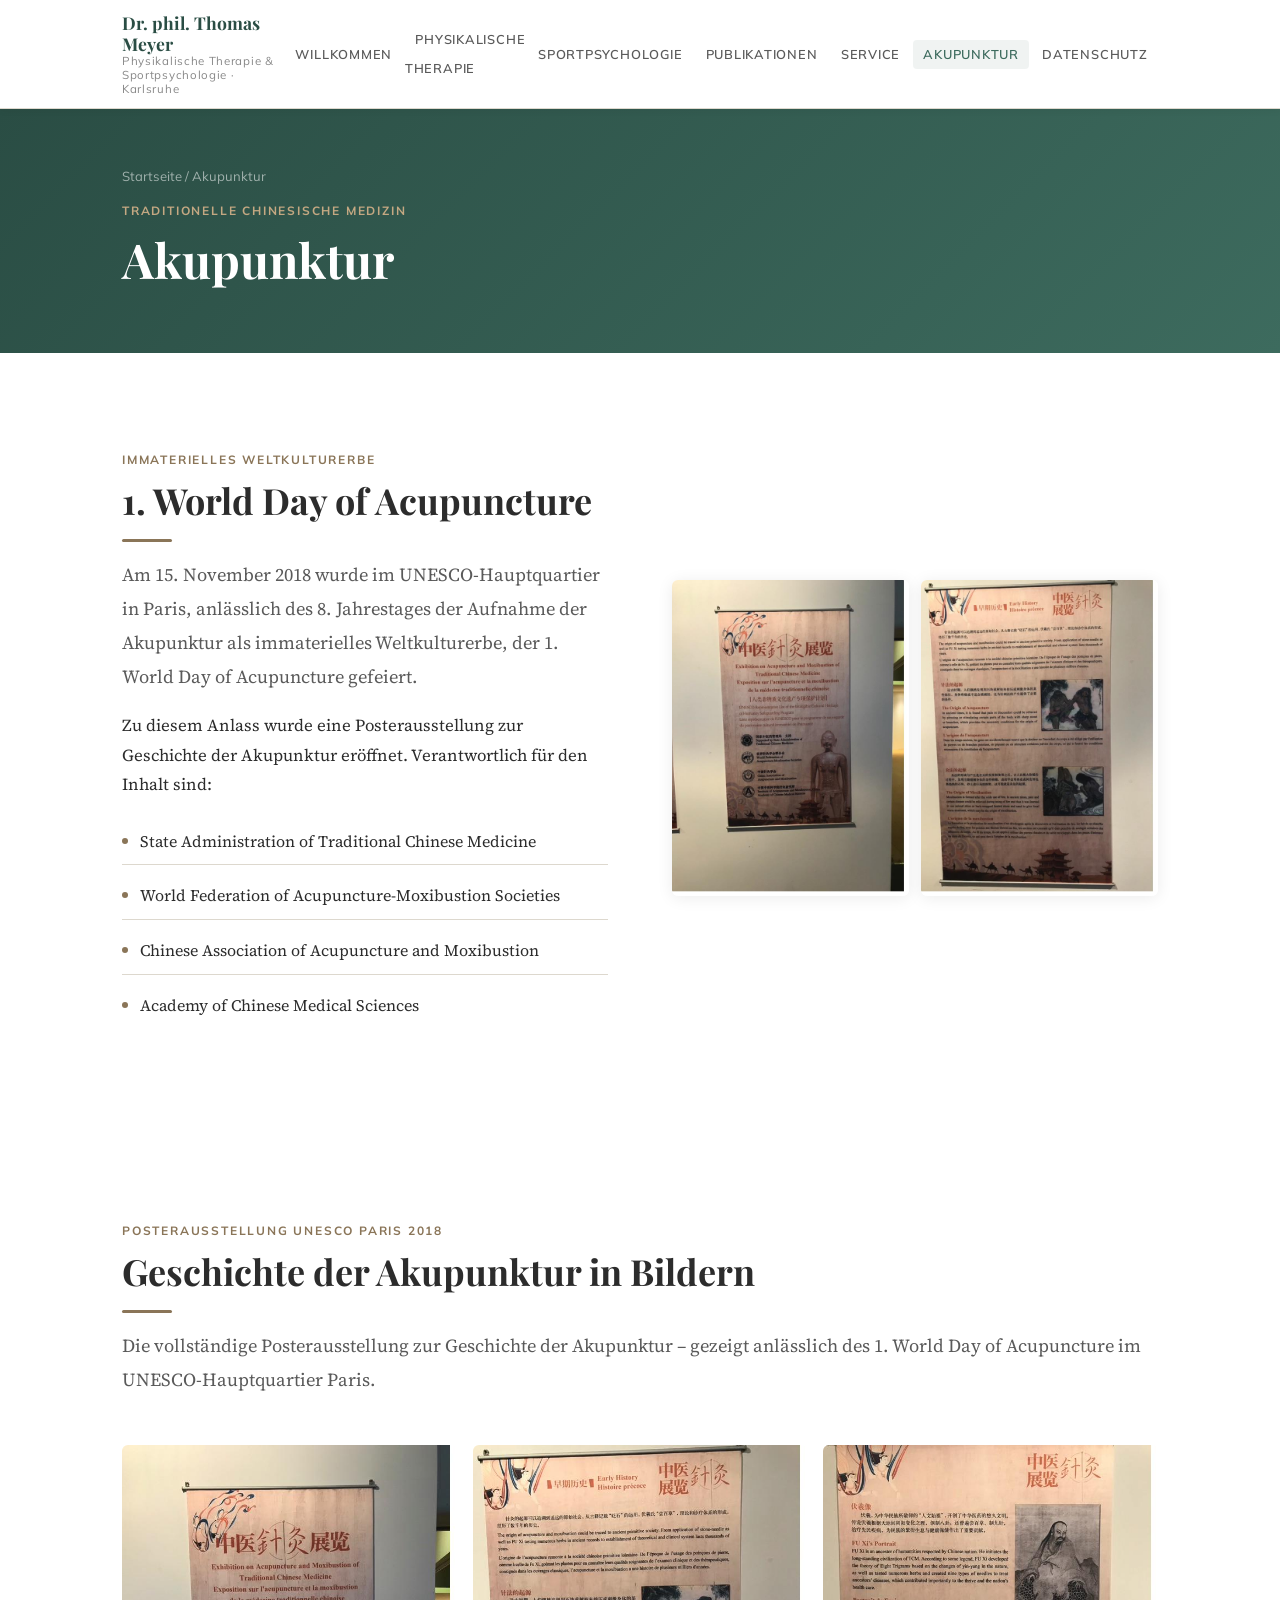
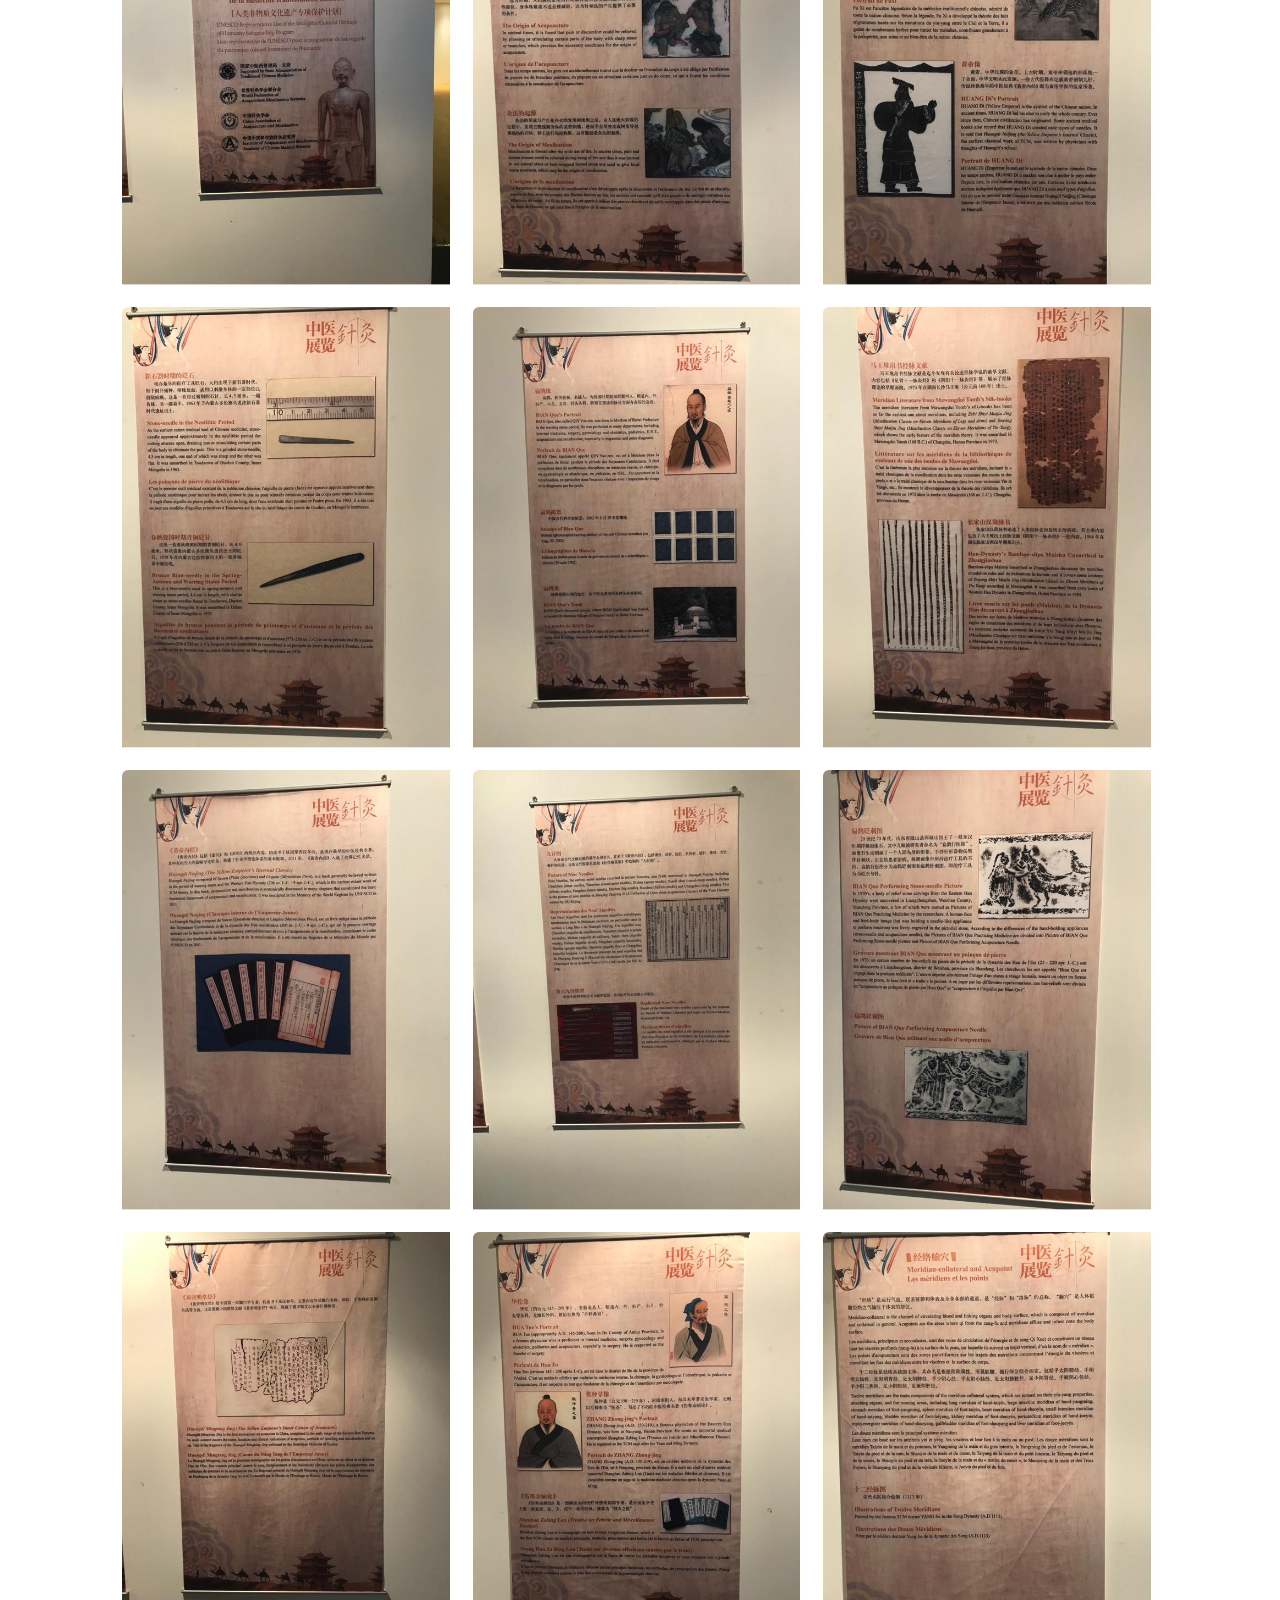
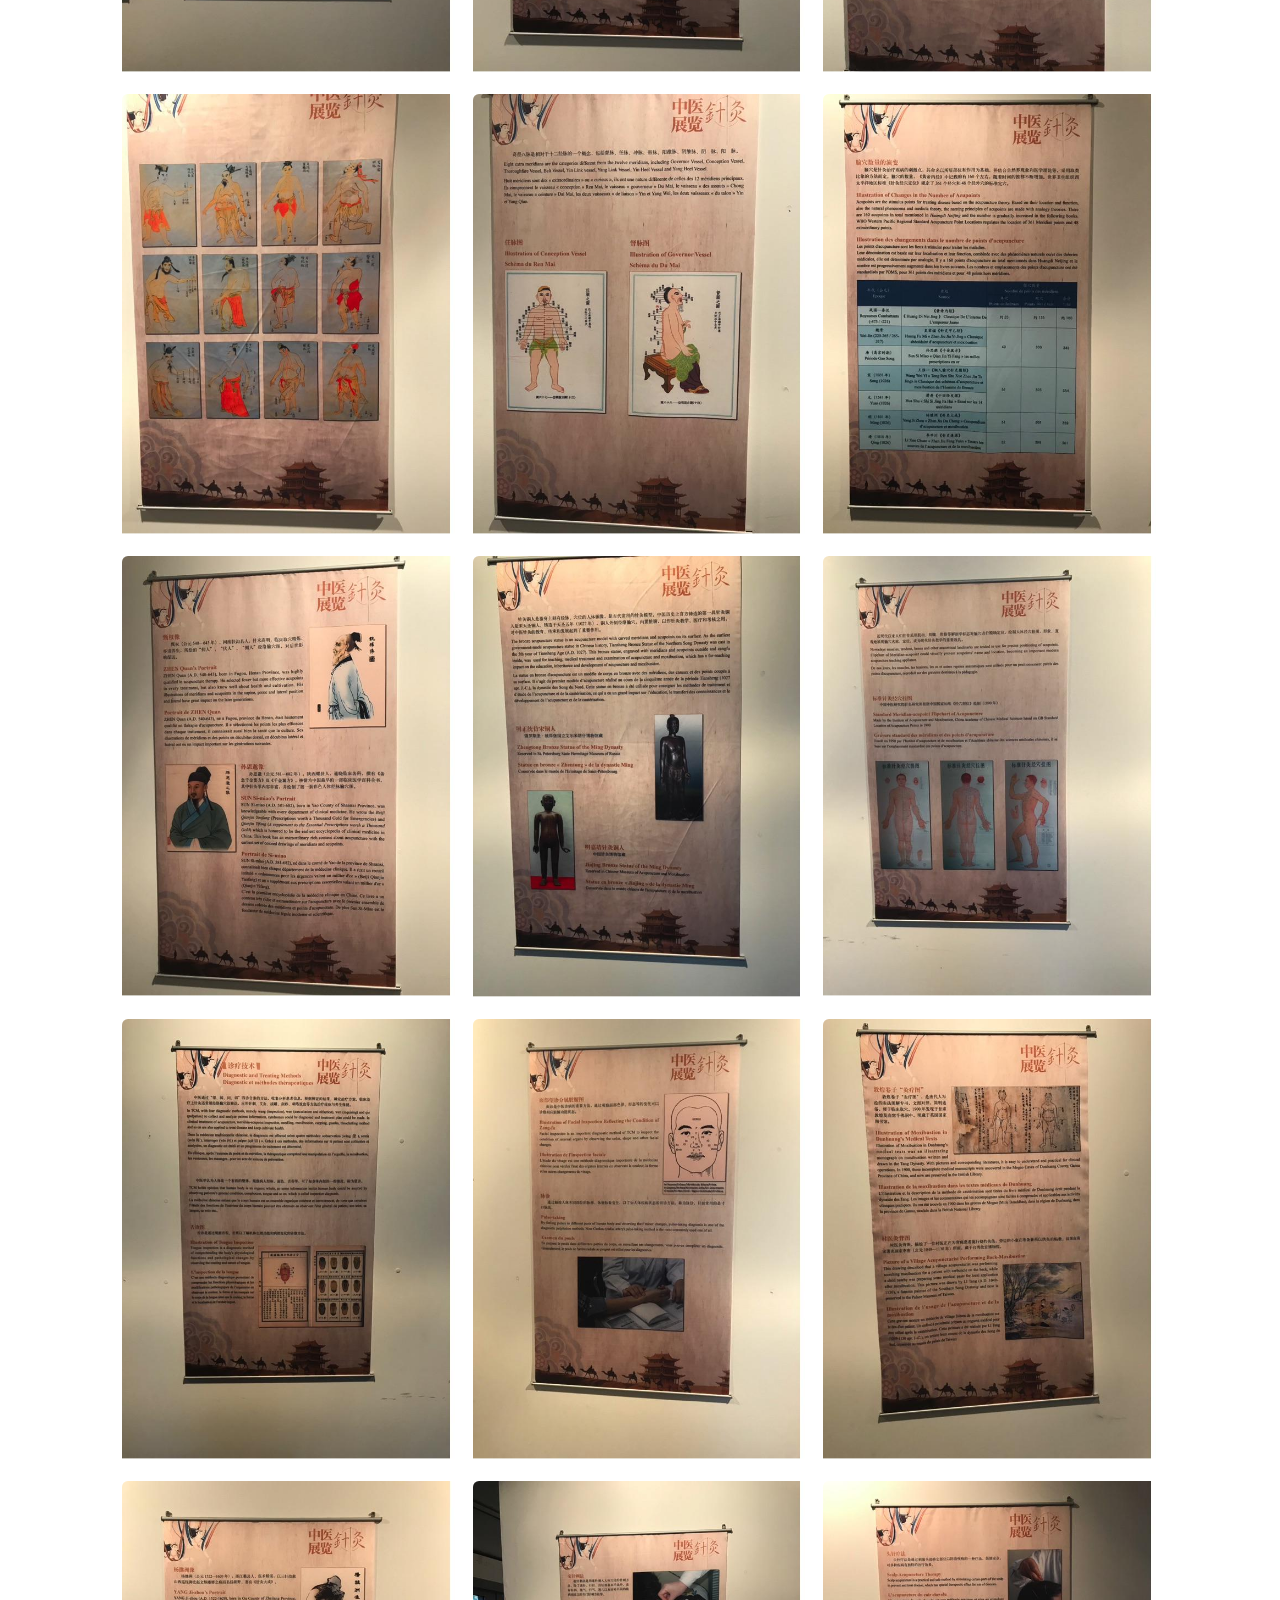
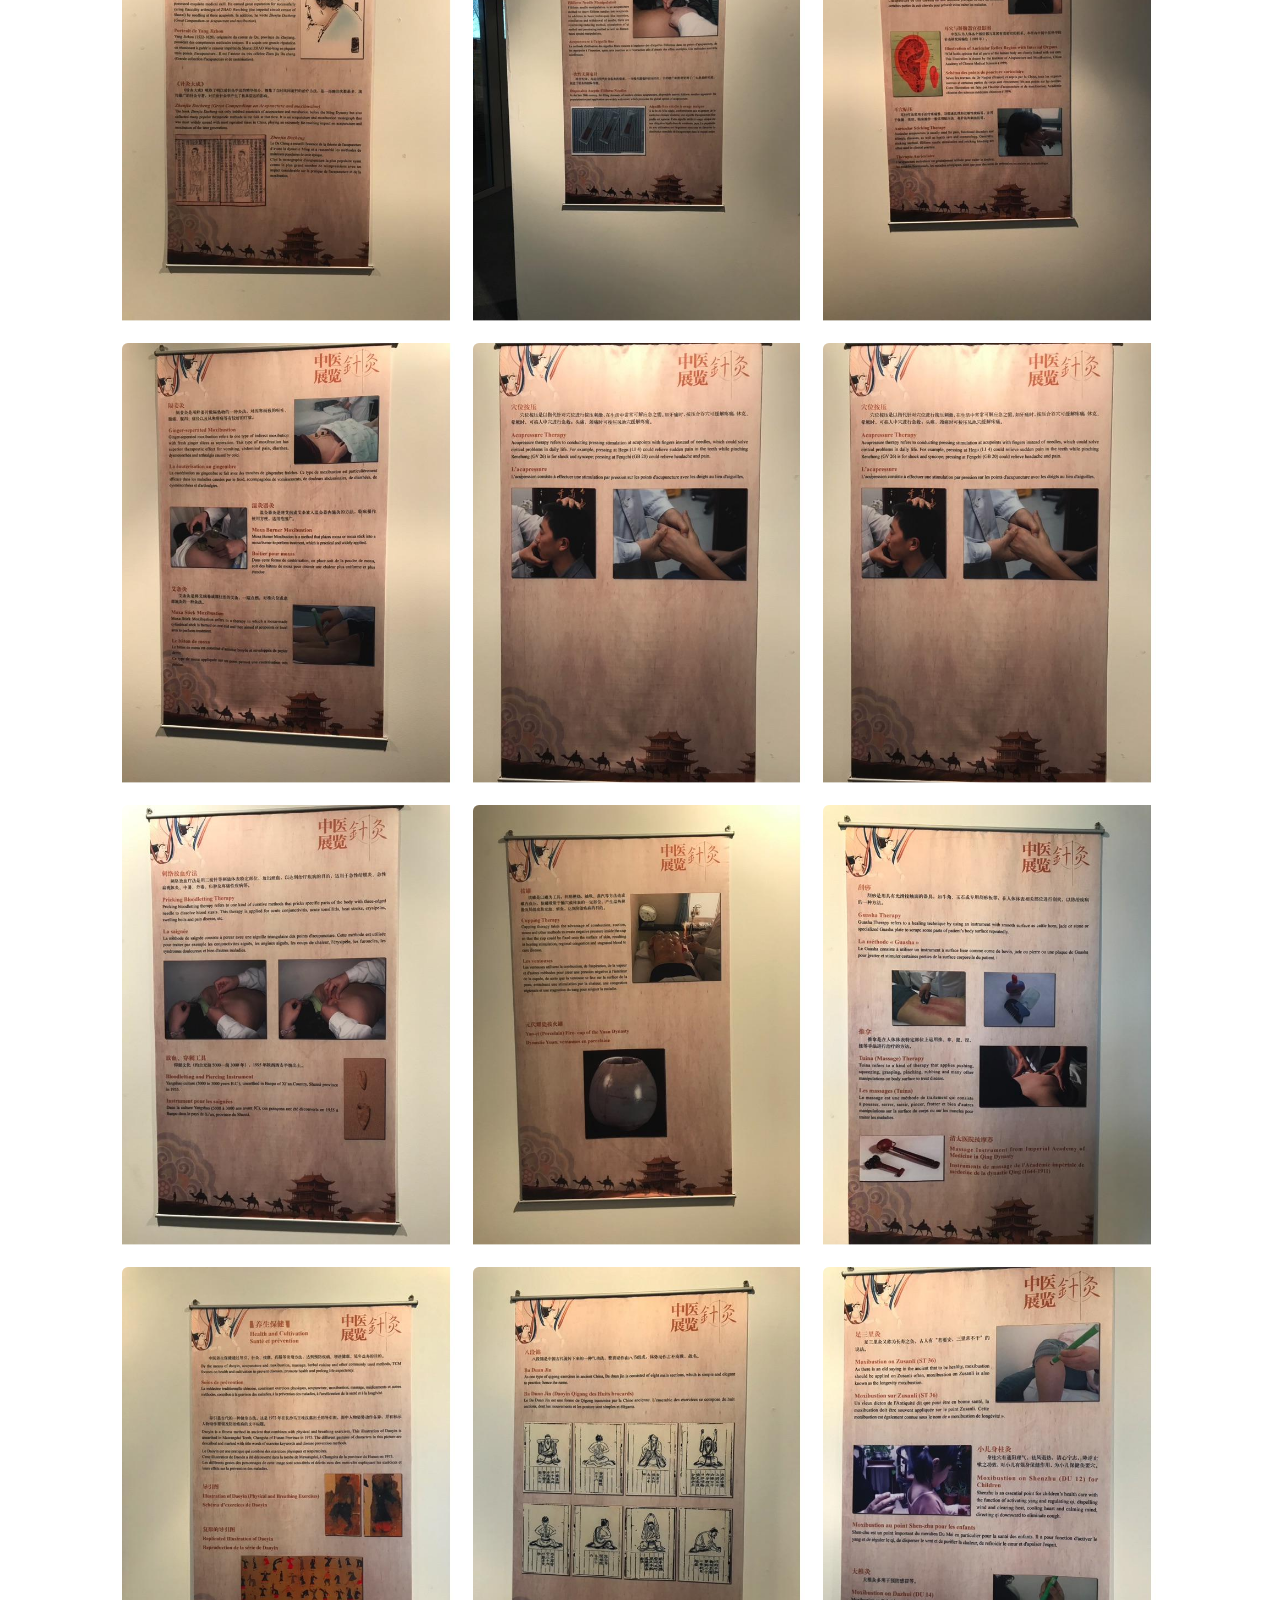
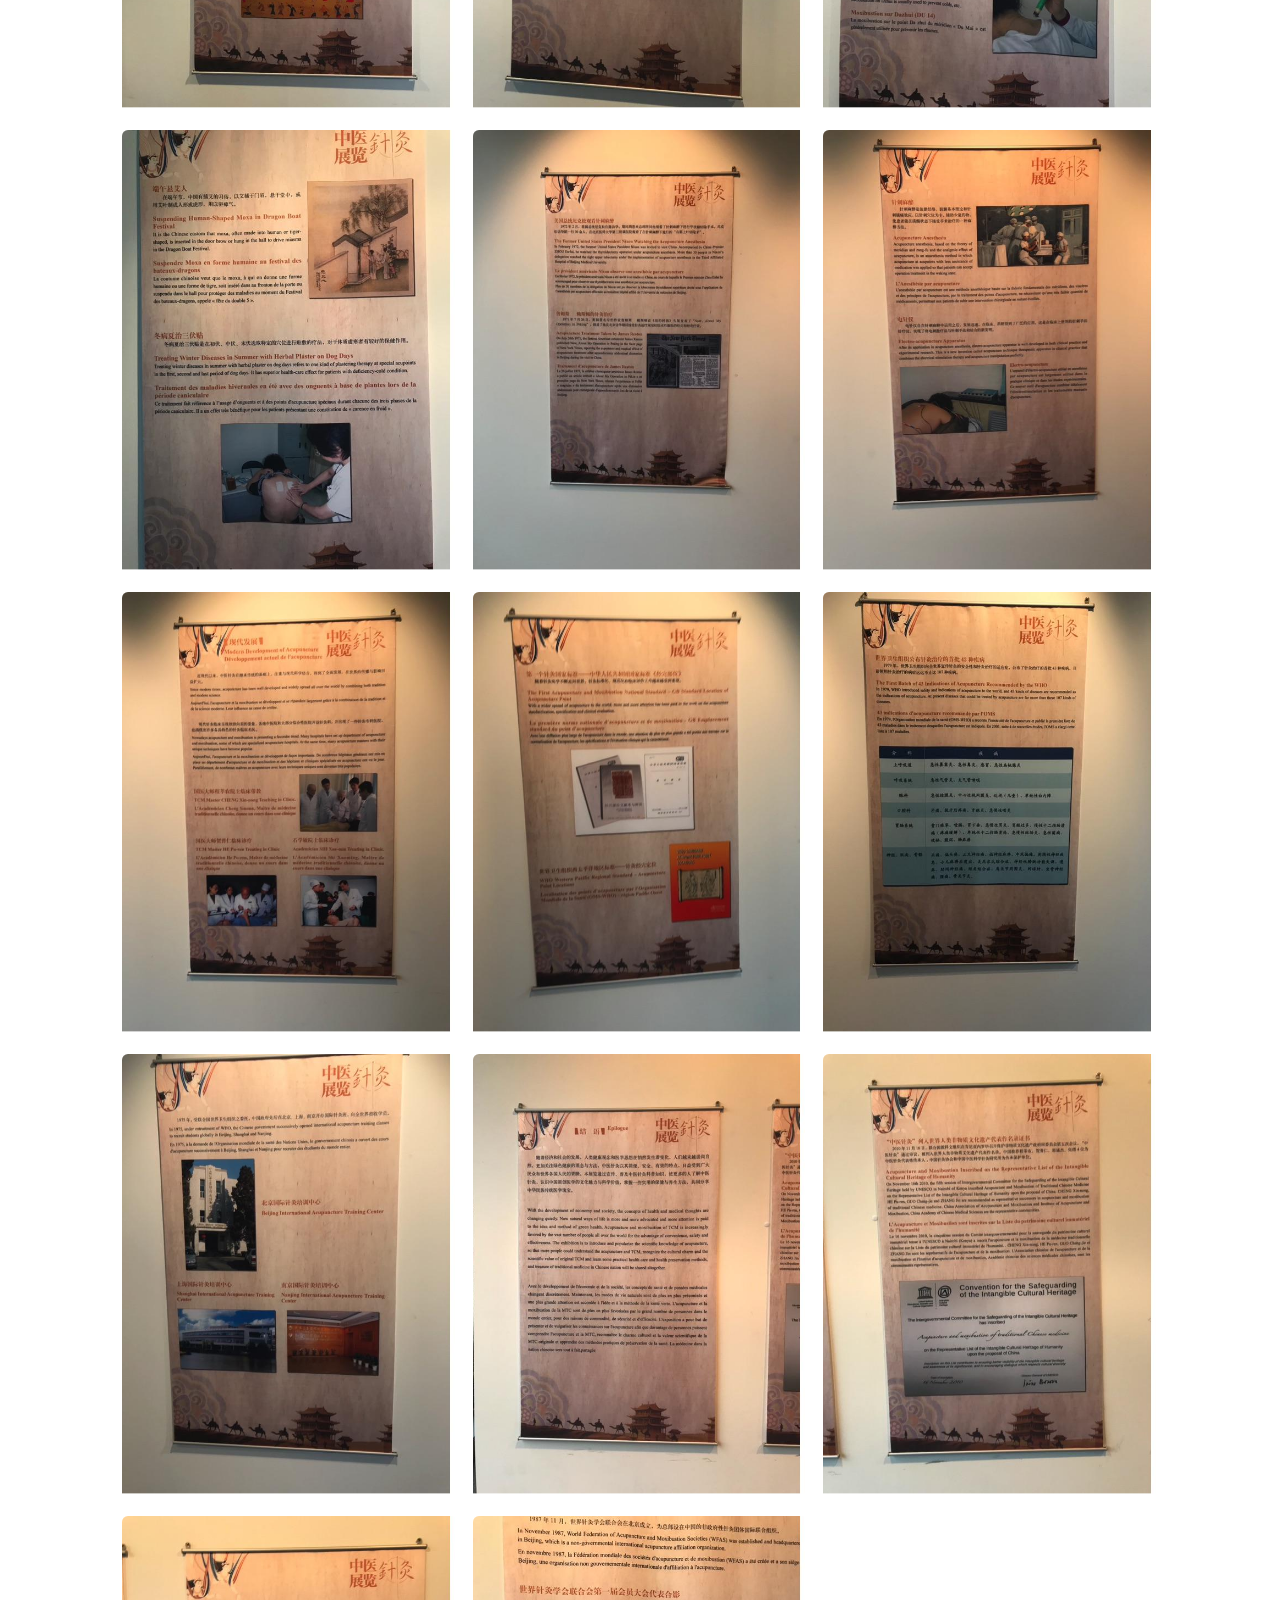
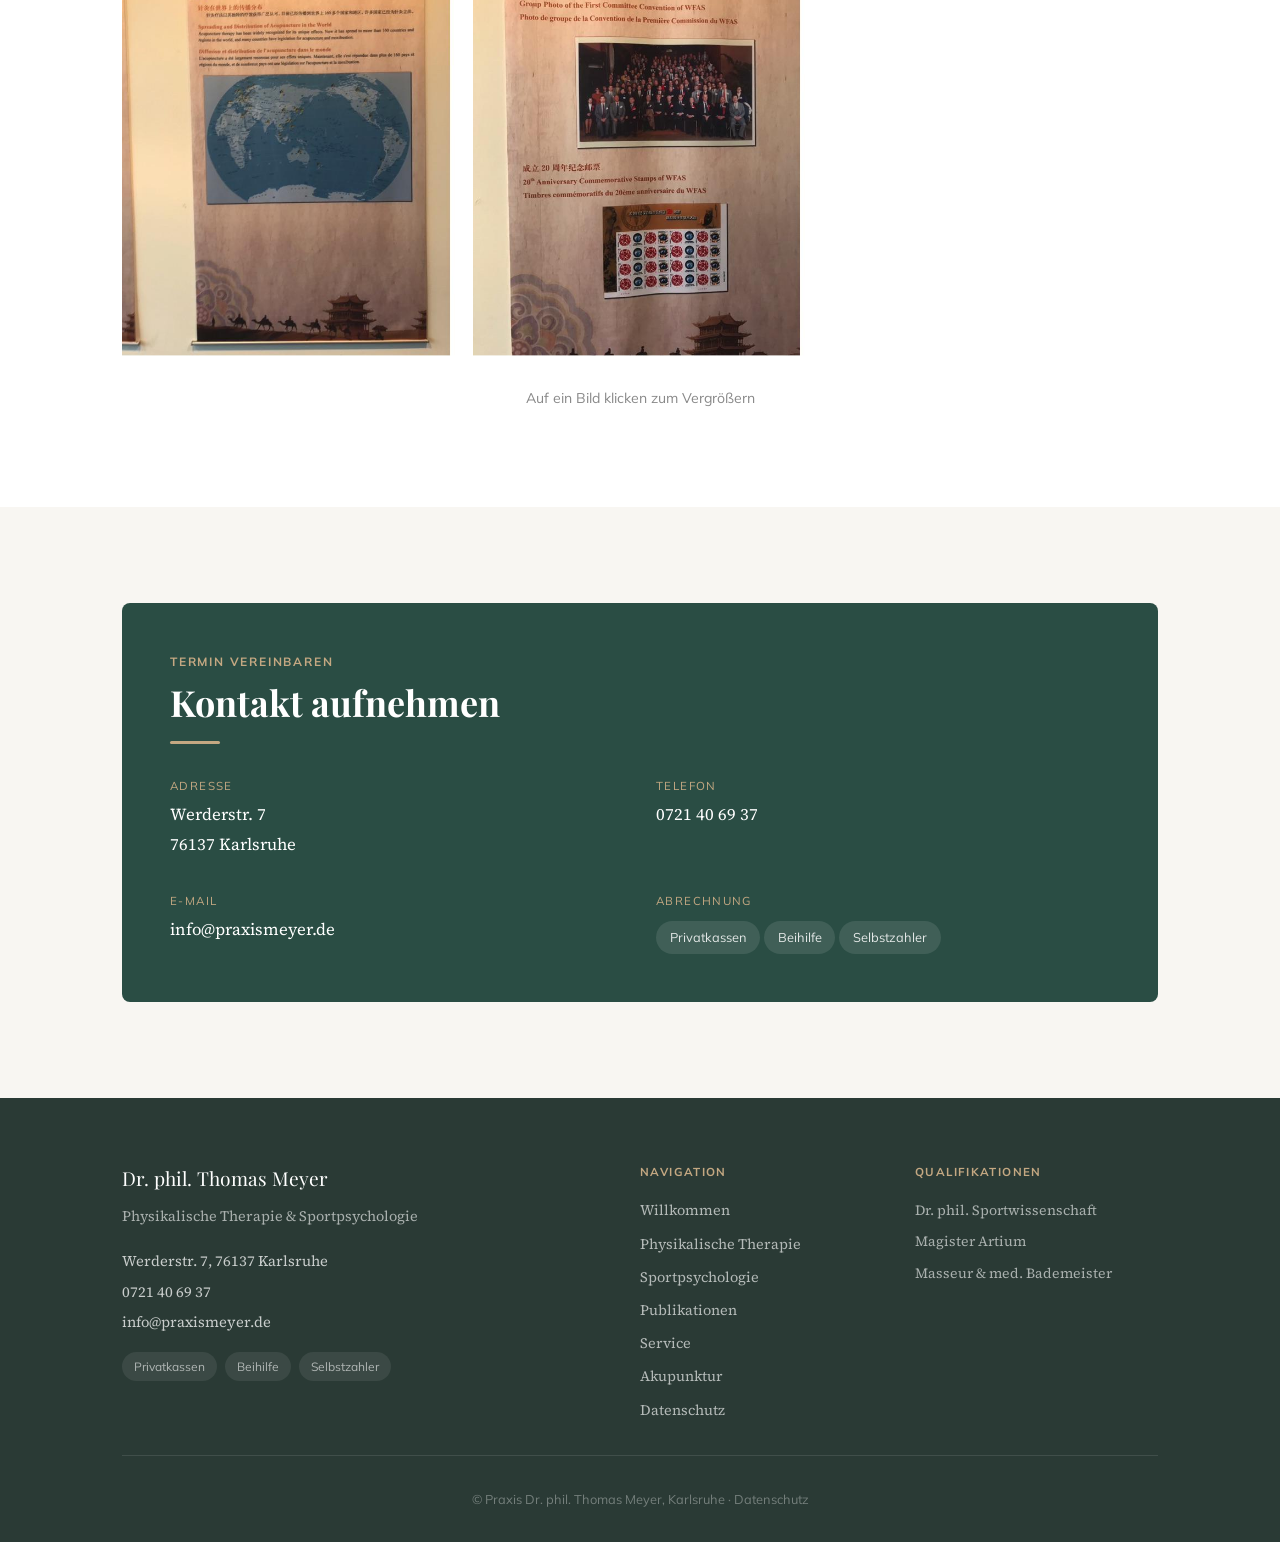
==== akupunktur.html @ bd9392c8 "Initial commit" ====
<!doctype html>
<html lang="de">
  <head>
    <meta charset="UTF-8" />
    <meta name="viewport" content="width=device-width, initial-scale=1.0" />
    <title>
      Akupunktur – Dr. phil. Thomas Meyer,
      Karlsruhe
    </title>
    <meta
      name="description"
      content="Dr. phil. Thomas Meyer bietet Physikalische Therapie, Sportpsychologie und Akupunktur in Karlsruhe. Masseur, med. Bademeister und Sportwissenschaftler. Privatkassen, Beihilfe, Selbstzahler."
    />
    <link rel="icon" type="image/png" href="public/images/logo.jpg" />
    <link rel="stylesheet" href="src/styles/fonts.css" />
    <link rel="stylesheet" href="src/styles/style.css" />
    <style>
      /* Akupunktur-spezifische Gallery-Erweiterungen */
      .akupunktur-gallery {
        display: grid;
        grid-template-columns: repeat(3, 1fr);
        gap: 1rem;
        margin-top: 2rem;
      }
      .akupunktur-gallery .gallery-item {
        aspect-ratio: 3/4;
        overflow: hidden;
        border-radius: 6px;
        cursor: pointer;
      }
      .akupunktur-gallery .gallery-item img {
        width: 100%;
        height: 100%;
        object-fit: cover;
        transition: transform 0.4s ease;
      }
      .akupunktur-gallery .gallery-item:hover img {
        transform: scale(1.04);
      }
      /* Lightbox */
      .lightbox {
        display: none;
        position: fixed;
        inset: 0;
        background: rgba(0, 0, 0, 0.9);
        z-index: 9999;
        align-items: center;
        justify-content: center;
      }
      .lightbox.active {
        display: flex;
      }
      .lightbox img {
        max-width: 90vw;
        max-height: 90vh;
        object-fit: contain;
        border-radius: 4px;
      }
      .lightbox-close {
        position: absolute;
        top: 1.5rem;
        right: 1.5rem;
        background: none;
        border: none;
        color: white;
        font-size: 2rem;
        cursor: pointer;
        line-height: 1;
      }
      .lightbox-prev,
      .lightbox-next {
        position: absolute;
        top: 50%;
        transform: translateY(-50%);
        background: rgba(255, 255, 255, 0.15);
        border: none;
        color: white;
        font-size: 2rem;
        cursor: pointer;
        padding: 1rem;
        border-radius: 4px;
        transition: background 0.2s;
      }
      .lightbox-prev {
        left: 1rem;
      }
      .lightbox-next {
        right: 1rem;
      }
      .lightbox-prev:hover,
      .lightbox-next:hover {
        background: rgba(255, 255, 255, 0.3);
      }
      @media (max-width: 768px) {
        .akupunktur-gallery {
          grid-template-columns: repeat(2, 1fr);
        }
      }
      @media (max-width: 480px) {
        .akupunktur-gallery {
          grid-template-columns: repeat(2, 1fr);
          gap: 0.5rem;
        }
      }
    </style>
  </head>
  <body>
    <!-- ══ HEADER ══════════════════════════════════════════════ -->
    <header class="site-header">
      <div class="header-inner">
        <a href="index.html" class="header-brand" aria-label="Startseite">
          <span class="header-brand-name">Dr. phil. Thomas Meyer</span>
          <span class="header-brand-sub"
            >Physikalische Therapie & Sportpsychologie · Karlsruhe</span
          >
        </a>
        <button
          class="nav-toggle"
          aria-label="Navigation öffnen"
          aria-expanded="false"
          aria-controls="main-nav"
        >
          <span></span><span></span><span></span>
        </button>
        <nav class="main-nav" id="main-nav" aria-label="Hauptnavigation">
          <ul>
            <li><a href="index.html">Willkommen</a></li>
            <li>
              <a href="physikalische-therapie.html">Physikalische Therapie</a>
            </li>
            <li><a href="sportpsychologie.html">Sportpsychologie</a></li>
            <li><a href="publikationen.html">Publikationen</a></li>
            <li><a href="service.html">Service</a></li>
            <li><a href="akupunktur.html">Akupunktur</a></li>
            <li><a href="datenschutz.html">Datenschutz</a></li>
          </ul>
        </nav>
      </div>
    </header>

    <main>
      <!-- ══ PAGE HERO ════════════════════════════════════════ -->
      <section class="page-hero">
        <div class="container">
          <p class="breadcrumb">
            <a href="index.html">Startseite</a> / Akupunktur
          </p>
          <span class="section-label" style="color: var(--color-accent-light)"
            >Traditionelle Chinesische Medizin</span
          >
          <h1>Akupunktur</h1>
        </div>
      </section>

      <!-- ══ UNESCO INFO ════════════════════════════════════════ -->
      <section class="section section--alt">
        <div class="container">
          <div class="grid-2" style="align-items: center; gap: 4rem">
            <div>
              <span class="section-label">Immaterielles Weltkulturerbe</span>
              <h2>1. World Day of Acupuncture</h2>
              <div class="divider"></div>
              <p class="lead">
                Am 15. November 2018 wurde im UNESCO-Hauptquartier in Paris,
                anlässlich des 8. Jahrestages der Aufnahme der Akupunktur als
                immaterielles Weltkulturerbe, der 1. World Day of Acupuncture
                gefeiert.
              </p>
              <p>
                Zu diesem Anlass wurde eine Posterausstellung zur Geschichte der
                Akupunktur eröffnet. Verantwortlich für den Inhalt sind:
              </p>
              <ul class="service-list" style="margin-top: 0.5rem">
                <li>State Administration of Traditional Chinese Medicine</li>
                <li>World Federation of Acupuncture-Moxibustion Societies</li>
                <li>Chinese Association of Acupuncture and Moxibustion</li>
                <li>Academy of Chinese Medical Sciences</li>
              </ul>
            </div>
            <div>
              <!-- Erste zwei Akupunktur-Bilder als Einstieg -->
              <div
                style="
                  display: grid;
                  grid-template-columns: 1fr 1fr;
                  gap: 0.75rem;
                "
              >
                <img
                  src="public/images/IMG_49742x.jpeg"
                  alt="Akupunktur-Poster: Geschichte der Akupunktur"
                  style="
                    border-radius: 6px;
                    width: 100%;
                    aspect-ratio: 3/4;
                    object-fit: cover;
                    box-shadow: var(--shadow);
                  "
                  loading="lazy"
                />
                <img
                  src="public/images/IMG_49752x.jpeg"
                  alt="Akupunktur-Poster: Traditionelle Chinesische Medizin"
                  style="
                    border-radius: 6px;
                    width: 100%;
                    aspect-ratio: 3/4;
                    object-fit: cover;
                    box-shadow: var(--shadow);
                  "
                  loading="lazy"
                />
              </div>
            </div>
          </div>
        </div>
      </section>


      <!-- ══ BILDERGALERIE POSTERAUSSTELLUNG ══════════════════ -->
      <section class="section section--alt">
        <div class="container">
          <div class="section-header">
            <span class="section-label"
              >Posterausstellung UNESCO Paris 2018</span
            >
            <h2>Geschichte der Akupunktur in Bildern</h2>
            <div class="divider"></div>
            <p class="lead">
              Die vollständige Posterausstellung zur Geschichte der Akupunktur –
              gezeigt anlässlich des 1. World Day of Acupuncture im
              UNESCO-Hauptquartier Paris.
            </p>
          </div>

          <div
            class="akupunktur-gallery"
            id="akupunktur-gallery"
            role="list"
            aria-label="Akupunktur-Posterausstellung"
          >
            <div
              class="gallery-item"
              role="listitem"
              tabindex="0"
              data-index="0"
            >
              <img
                src="public/images/IMG_49742x.jpeg"
                alt="Akupunktur-Poster 1: Geschichte der Akupunktur"
                loading="lazy"
              />
            </div>
            <div
              class="gallery-item"
              role="listitem"
              tabindex="0"
              data-index="1"
            >
              <img
                src="public/images/IMG_49752x.jpeg"
                alt="Akupunktur-Poster 2"
                loading="lazy"
              />
            </div>
            <div
              class="gallery-item"
              role="listitem"
              tabindex="0"
              data-index="2"
            >
              <img
                src="public/images/IMG_49762x.jpeg"
                alt="Akupunktur-Poster 3"
                loading="lazy"
              />
            </div>
            <div
              class="gallery-item"
              role="listitem"
              tabindex="0"
              data-index="3"
            >
              <img
                src="public/images/IMG_49772x.jpeg"
                alt="Akupunktur-Poster 4"
                loading="lazy"
              />
            </div>
            <div
              class="gallery-item"
              role="listitem"
              tabindex="0"
              data-index="4"
            >
              <img
                src="public/images/IMG_49782x.jpeg"
                alt="Akupunktur-Poster 5"
                loading="lazy"
              />
            </div>
            <div
              class="gallery-item"
              role="listitem"
              tabindex="0"
              data-index="5"
            >
              <img
                src="public/images/IMG_49792x.jpeg"
                alt="Akupunktur-Poster 6"
                loading="lazy"
              />
            </div>
            <div
              class="gallery-item"
              role="listitem"
              tabindex="0"
              data-index="6"
            >
              <img
                src="public/images/IMG_49802x.jpeg"
                alt="Akupunktur-Poster 7"
                loading="lazy"
              />
            </div>
            <div
              class="gallery-item"
              role="listitem"
              tabindex="0"
              data-index="7"
            >
              <img
                src="public/images/IMG_49812x.jpeg"
                alt="Akupunktur-Poster 8"
                loading="lazy"
              />
            </div>
            <div
              class="gallery-item"
              role="listitem"
              tabindex="0"
              data-index="8"
            >
              <img
                src="public/images/IMG_49822x.jpeg"
                alt="Akupunktur-Poster 9"
                loading="lazy"
              />
            </div>
            <div
              class="gallery-item"
              role="listitem"
              tabindex="0"
              data-index="9"
            >
              <img
                src="public/images/IMG_49832x.jpeg"
                alt="Akupunktur-Poster 10"
                loading="lazy"
              />
            </div>
            <div
              class="gallery-item"
              role="listitem"
              tabindex="0"
              data-index="10"
            >
              <img
                src="public/images/IMG_49842x.jpeg"
                alt="Akupunktur-Poster 11"
                loading="lazy"
              />
            </div>
            <div
              class="gallery-item"
              role="listitem"
              tabindex="0"
              data-index="11"
            >
              <img
                src="public/images/IMG_49862x.jpeg"
                alt="Akupunktur-Poster 12"
                loading="lazy"
              />
            </div>
            <div
              class="gallery-item"
              role="listitem"
              tabindex="0"
              data-index="12"
            >
              <img
                src="public/images/IMG_49872x.jpeg"
                alt="Akupunktur-Poster 13"
                loading="lazy"
              />
            </div>
            <div
              class="gallery-item"
              role="listitem"
              tabindex="0"
              data-index="13"
            >
              <img
                src="public/images/IMG_4988_22x.jpeg"
                alt="Akupunktur-Poster 14"
                loading="lazy"
              />
            </div>
            <div
              class="gallery-item"
              role="listitem"
              tabindex="0"
              data-index="14"
            >
              <img
                src="public/images/IMG_49892x.jpeg"
                alt="Akupunktur-Poster 15"
                loading="lazy"
              />
            </div>
            <div
              class="gallery-item"
              role="listitem"
              tabindex="0"
              data-index="15"
            >
              <img
                src="public/images/IMG_49902x.jpeg"
                alt="Akupunktur-Poster 16"
                loading="lazy"
              />
            </div>
            <div
              class="gallery-item"
              role="listitem"
              tabindex="0"
              data-index="16"
            >
              <img
                src="public/images/IMG_49912x.jpeg"
                alt="Akupunktur-Poster 17"
                loading="lazy"
              />
            </div>
            <div
              class="gallery-item"
              role="listitem"
              tabindex="0"
              data-index="17"
            >
              <img
                src="public/images/IMG_49922x.jpeg"
                alt="Akupunktur-Poster 18"
                loading="lazy"
              />
            </div>
            <div
              class="gallery-item"
              role="listitem"
              tabindex="0"
              data-index="18"
            >
              <img
                src="public/images/IMG_49932x.jpeg"
                alt="Akupunktur-Poster 19"
                loading="lazy"
              />
            </div>
            <div
              class="gallery-item"
              role="listitem"
              tabindex="0"
              data-index="19"
            >
              <img
                src="public/images/IMG_49942x.jpeg"
                alt="Akupunktur-Poster 20"
                loading="lazy"
              />
            </div>
            <div
              class="gallery-item"
              role="listitem"
              tabindex="0"
              data-index="20"
            >
              <img
                src="public/images/IMG_49952x.jpeg"
                alt="Akupunktur-Poster 21"
                loading="lazy"
              />
            </div>
            <div
              class="gallery-item"
              role="listitem"
              tabindex="0"
              data-index="21"
            >
              <img
                src="public/images/IMG_49962x.jpeg"
                alt="Akupunktur-Poster 22"
                loading="lazy"
              />
            </div>
            <div
              class="gallery-item"
              role="listitem"
              tabindex="0"
              data-index="22"
            >
              <img
                src="public/images/IMG_49972x.jpeg"
                alt="Akupunktur-Poster 23"
                loading="lazy"
              />
            </div>
            <div
              class="gallery-item"
              role="listitem"
              tabindex="0"
              data-index="23"
            >
              <img
                src="public/images/IMG_49982x.jpeg"
                alt="Akupunktur-Poster 24"
                loading="lazy"
              />
            </div>
            <div
              class="gallery-item"
              role="listitem"
              tabindex="0"
              data-index="24"
            >
              <img
                src="public/images/IMG_49992x.jpeg"
                alt="Akupunktur-Poster 25"
                loading="lazy"
              />
            </div>
            <div
              class="gallery-item"
              role="listitem"
              tabindex="0"
              data-index="25"
            >
              <img
                src="public/images/IMG_50012x.jpeg"
                alt="Akupunktur-Poster 26"
                loading="lazy"
              />
            </div>
            <div
              class="gallery-item"
              role="listitem"
              tabindex="0"
              data-index="26"
            >
              <img
                src="public/images/IMG_5001292x.jpeg"
                alt="Akupunktur-Poster 27"
                loading="lazy"
              />
            </div>
            <div
              class="gallery-item"
              role="listitem"
              tabindex="0"
              data-index="27"
            >
              <img
                src="public/images/IMG_50032x.jpeg"
                alt="Akupunktur-Poster 28"
                loading="lazy"
              />
            </div>
            <div
              class="gallery-item"
              role="listitem"
              tabindex="0"
              data-index="28"
            >
              <img
                src="public/images/IMG_50042x.jpeg"
                alt="Akupunktur-Poster 29"
                loading="lazy"
              />
            </div>
            <div
              class="gallery-item"
              role="listitem"
              tabindex="0"
              data-index="29"
            >
              <img
                src="public/images/IMG_50052x.jpeg"
                alt="Akupunktur-Poster 30"
                loading="lazy"
              />
            </div>
            <div
              class="gallery-item"
              role="listitem"
              tabindex="0"
              data-index="30"
            >
              <img
                src="public/images/IMG_50062x.jpeg"
                alt="Akupunktur-Poster 31"
                loading="lazy"
              />
            </div>
            <div
              class="gallery-item"
              role="listitem"
              tabindex="0"
              data-index="31"
            >
              <img
                src="public/images/IMG_50072x.jpeg"
                alt="Akupunktur-Poster 32"
                loading="lazy"
              />
            </div>
            <div
              class="gallery-item"
              role="listitem"
              tabindex="0"
              data-index="32"
            >
              <img
                src="public/images/IMG_50082x.jpeg"
                alt="Akupunktur-Poster 33"
                loading="lazy"
              />
            </div>
            <div
              class="gallery-item"
              role="listitem"
              tabindex="0"
              data-index="33"
            >
              <img
                src="public/images/IMG_50092x.jpeg"
                alt="Akupunktur-Poster 34"
                loading="lazy"
              />
            </div>
            <div
              class="gallery-item"
              role="listitem"
              tabindex="0"
              data-index="34"
            >
              <img
                src="public/images/IMG_50102x.jpeg"
                alt="Akupunktur-Poster 35"
                loading="lazy"
              />
            </div>
            <div
              class="gallery-item"
              role="listitem"
              tabindex="0"
              data-index="35"
            >
              <img
                src="public/images/IMG_50112x.jpeg"
                alt="Akupunktur-Poster 36"
                loading="lazy"
              />
            </div>
            <div
              class="gallery-item"
              role="listitem"
              tabindex="0"
              data-index="36"
            >
              <img
                src="public/images/IMG_50122x.jpeg"
                alt="Akupunktur-Poster 37"
                loading="lazy"
              />
            </div>
            <div
              class="gallery-item"
              role="listitem"
              tabindex="0"
              data-index="37"
            >
              <img
                src="public/images/IMG_50132x.jpeg"
                alt="Akupunktur-Poster 38"
                loading="lazy"
              />
            </div>
            <div
              class="gallery-item"
              role="listitem"
              tabindex="0"
              data-index="38"
            >
              <img
                src="public/images/IMG_50142x.jpeg"
                alt="Akupunktur-Poster 39"
                loading="lazy"
              />
            </div>
            <div
              class="gallery-item"
              role="listitem"
              tabindex="0"
              data-index="39"
            >
              <img
                src="public/images/IMG_50152x.jpeg"
                alt="Akupunktur-Poster 40"
                loading="lazy"
              />
            </div>
            <div
              class="gallery-item"
              role="listitem"
              tabindex="0"
              data-index="40"
            >
              <img
                src="public/images/IMG_50222x.jpeg"
                alt="Akupunktur-Poster 41"
                loading="lazy"
              />
            </div>
            <div
              class="gallery-item"
              role="listitem"
              tabindex="0"
              data-index="41"
            >
              <img
                src="public/images/IMG_50232x.jpeg"
                alt="Akupunktur-Poster 42"
                loading="lazy"
              />
            </div>
            <div
              class="gallery-item"
              role="listitem"
              tabindex="0"
              data-index="42"
            >
              <img
                src="public/images/IMG_50242x.jpeg"
                alt="Akupunktur-Poster 43"
                loading="lazy"
              />
            </div>
            <div
              class="gallery-item"
              role="listitem"
              tabindex="0"
              data-index="43"
            >
              <img
                src="public/images/IMG_50252x.jpeg"
                alt="Akupunktur-Poster 44"
                loading="lazy"
              />
            </div>
          </div>
          <p
            style="
              text-align: center;
              margin-top: 1.5rem;
              color: var(--color-text-muted);
              font-size: 0.88rem;
              font-family: var(--font-sans);
            "
          >
            Auf ein Bild klicken zum Vergrößern
          </p>
        </div>
      </section>

      <!-- ══ KONTAKT ═══════════════════════════════════════════ -->
      <section class="section">
        <div class="container">
          <div class="contact-box">
            <span class="section-label" style="color: var(--color-accent-light)"
              >Termin vereinbaren</span
            >
            <h2>Kontakt aufnehmen</h2>
            <div
              class="divider"
              style="background: var(--color-accent-light)"
            ></div>
            <div class="contact-grid">
              <div class="contact-item">
                <span class="contact-label">Adresse</span>
                <span class="contact-value"
                  >Werderstr. 7<br />76137 Karlsruhe</span
                >
              </div>
              <div class="contact-item">
                <span class="contact-label">Telefon</span>
                <span class="contact-value"
                  ><a href="tel:072140693">0721 40 69 37</a></span
                >
              </div>
              <div class="contact-item">
                <span class="contact-label">E-Mail</span>
                <span class="contact-value"
                  ><a href="mailto:info@praxismeyer.de"
                    >info@praxismeyer.de</a
                  ></span
                >
              </div>
              <div class="contact-item">
                <span class="contact-label">Abrechnung</span>
                <span class="contact-value">
                  <span class="contact-badge">Privatkassen</span>
                  <span class="contact-badge">Beihilfe</span>
                  <span class="contact-badge">Selbstzahler</span>
                </span>
              </div>
            </div>
          </div>
        </div>
      </section>
    </main>

    <!-- ══ LIGHTBOX ═════════════════════════════════════════════ -->
    <div
      class="lightbox"
      id="lightbox"
      role="dialog"
      aria-modal="true"
      aria-label="Bild-Vollansicht"
    >
      <button class="lightbox-close" id="lb-close" aria-label="Schließen">
        &times;
      </button>
      <button class="lightbox-prev" id="lb-prev" aria-label="Vorheriges Bild">
        &#8249;
      </button>
      <img id="lb-img" src="" alt="" />
      <button class="lightbox-next" id="lb-next" aria-label="Nächstes Bild">
        &#8250;
      </button>
    </div>

    <!-- ══ FOOTER ═══════════════════════════════════════════════ -->
    <footer class="site-footer" aria-label="Seiten-Footer">
      <div class="container">
        <div class="footer-grid">
          <div>
            <div class="footer-brand-name">Dr. phil. Thomas Meyer</div>
            <div class="footer-tagline">
              Physikalische Therapie &amp; Sportpsychologie
            </div>
            <div class="footer-contact-item">Werderstr. 7, 76137 Karlsruhe</div>
            <div class="footer-contact-item">
              <a href="tel:072140693">0721 40 69 37</a>
            </div>
            <div class="footer-contact-item">
              <a href="mailto:info@praxismeyer.de">info@praxismeyer.de</a>
            </div>
            <div class="footer-badges">
              <span class="footer-badge">Privatkassen</span>
              <span class="footer-badge">Beihilfe</span>
              <span class="footer-badge">Selbstzahler</span>
            </div>
          </div>
          <div>
            <div class="footer-heading">Navigation</div>
            <nav class="footer-links" aria-label="Footer-Navigation">
              <a href="index.html">Willkommen</a>
              <a href="physikalische-therapie.html">Physikalische Therapie</a>
              <a href="sportpsychologie.html">Sportpsychologie</a>
              <a href="publikationen.html">Publikationen</a>
              <a href="service.html">Service</a>
              <a href="akupunktur.html">Akupunktur</a>
              <a href="datenschutz.html">Datenschutz</a>
            </nav>
          </div>
          <div>
            <div class="footer-heading">Qualifikationen</div>
            <div
              class="footer-links"
              style="
                color: rgba(255, 255, 255, 0.6);
                font-size: 0.88rem;
                gap: 0.4rem;
              "
            >
              <span>Dr. phil. Sportwissenschaft</span>
              <span>Magister Artium</span>
              <span>Masseur &amp; med. Bademeister</span>
            </div>
          </div>
        </div>
        <div class="footer-bottom">
          &copy; Praxis Dr. phil. Thomas Meyer, Karlsruhe ·
          <a href="datenschutz.html" style="color: inherit">Datenschutz</a>
        </div>
      </div>
    </footer>

    <script src="src/scripts/main.js" defer></script>
    <script>
      // Lightbox für Akupunktur-Galerie
      document.addEventListener("DOMContentLoaded", () => {
        const gallery = document.getElementById("akupunktur-gallery");
        const lightbox = document.getElementById("lightbox");
        const lbImg = document.getElementById("lb-img");
        const items = Array.from(gallery.querySelectorAll(".gallery-item"));
        let current = 0;

        function open(idx) {
          current = idx;
          const img = items[idx].querySelector("img");
          lbImg.src = img.src;
          lbImg.alt = img.alt;
          lightbox.classList.add("active");
          document.body.style.overflow = "hidden";
          document.getElementById("lb-close").focus();
        }

        function close() {
          lightbox.classList.remove("active");
          document.body.style.overflow = "";
          items[current].focus();
        }

        function prev() {
          open((current - 1 + items.length) % items.length);
        }
        function next() {
          open((current + 1) % items.length);
        }

        items.forEach((item, i) => {
          item.addEventListener("click", () => open(i));
          item.addEventListener("keydown", (e) => {
            if (e.key === "Enter" || e.key === " ") {
              e.preventDefault();
              open(i);
            }
          });
        });

        document.getElementById("lb-close").addEventListener("click", close);
        document.getElementById("lb-prev").addEventListener("click", prev);
        document.getElementById("lb-next").addEventListener("click", next);

        lightbox.addEventListener("click", (e) => {
          if (e.target === lightbox) close();
        });

        document.addEventListener("keydown", (e) => {
          if (!lightbox.classList.contains("active")) return;
          if (e.key === "Escape") close();
          if (e.key === "ArrowLeft") prev();
          if (e.key === "ArrowRight") next();
        });
      });
    </script>
  </body>
</html>
---- src/styles/fonts.css ----
@import url('https://fonts.googleapis.com/css2?family=Playfair+Display:ital,wght@0,400;0,600;0,700;1,400&family=Source+Serif+4:ital,opsz,wght@0,8..60,300;0,8..60,400;0,8..60,600;1,8..60,400&family=Mulish:wght@400;600;700&display=swap');
---- src/styles/style.css ----
/* ============================================================
   PRAXIS DR. THOMAS MEYER — Designsystem
   Farben, Typografie, Layout
   ============================================================ */

:root {
  /* Farben */
  --color-bg:         #f8f6f2;
  --color-white:      #ffffff;
  --color-text:       #2c2c2c;
  --color-text-light: #5a5a5a;
  --color-text-muted: #888888;
  --color-primary:    #3d6b5e;   /* ruhiges Waldgrün */
  --color-primary-dark: #2a4d44;
  --color-accent:     #8a7558;   /* warmes Sandbraun */
  --color-accent-light: #c4a882;
  --color-border:     #ddd8ce;
  --color-card-bg:    #ffffff;
  --color-header-bg:  #ffffff;
  --color-footer-bg:  #2a3a35;
  --color-footer-text:#c8d8d4;

  /* Typografie */
  --font-display:  'Playfair Display', Georgia, serif;
  --font-body:     'Source Serif 4', Georgia, serif;
  --font-sans:     'Mulish', 'Helvetica Neue', sans-serif;

  /* Abstände */
  --space-xs:  0.5rem;
  --space-sm:  1rem;
  --space-md:  2rem;
  --space-lg:  4rem;
  --space-xl:  6rem;

  /* Sonstiges */
  --radius:    4px;
  --radius-lg: 8px;
  --shadow:    0 2px 16px rgba(0,0,0,0.08);
  --shadow-lg: 0 8px 40px rgba(0,0,0,0.12);
  --transition: 0.25s ease;
  --max-width:  1100px;
}

/* ============================================================
   RESET & BASE
   ============================================================ */
*, *::before, *::after {
  box-sizing: border-box;
  margin: 0;
  padding: 0;
}

html {
  scroll-behavior: smooth;
  font-size: 16px;
}

body {
  background: var(--color-bg);
  color: var(--color-text);
  font-family: var(--font-body);
  font-size: 1.05rem;
  line-height: 1.75;
  -webkit-font-smoothing: antialiased;
}

img {
  max-width: 100%;
  height: auto;
  display: block;
}

a {
  color: var(--color-primary);
  text-decoration: none;
  transition: color var(--transition);
}
a:hover { color: var(--color-primary-dark); }

ul { list-style: none; }

/* ============================================================
   TYPOGRAPHY
   ============================================================ */
h1, h2, h3, h4 {
  font-family: var(--font-display);
  font-weight: 700;
  line-height: 1.25;
  color: var(--color-text);
}

h1 { font-size: clamp(2rem, 4vw, 3rem); }
h2 { font-size: clamp(1.5rem, 3vw, 2.25rem); margin-bottom: 1rem; }
h3 { font-size: 1.35rem; margin-bottom: 0.5rem; }
h4 { font-size: 1.1rem; }

p { margin-bottom: 1.1rem; }
p:last-child { margin-bottom: 0; }

.lead {
  font-size: 1.15rem;
  color: var(--color-text-light);
  line-height: 1.85;
}

.section-label {
  font-family: var(--font-sans);
  font-size: 0.75rem;
  font-weight: 700;
  letter-spacing: 0.15em;
  text-transform: uppercase;
  color: var(--color-accent);
  display: block;
  margin-bottom: 0.5rem;
}

/* ============================================================
   LAYOUT UTILITIES
   ============================================================ */
.container {
  max-width: var(--max-width);
  margin: 0 auto;
  padding: 0 var(--space-md);
}

.section {
  padding: var(--space-xl) 0;
}

.section--alt {
  background: var(--color-white);
}

.section--dark {
  background: var(--color-primary-dark);
  color: var(--color-white);
}

.section--dark h2,
.section--dark h3 {
  color: var(--color-white);
}

.grid-2 {
  display: grid;
  grid-template-columns: 1fr 1fr;
  gap: var(--space-md);
}

.grid-3 {
  display: grid;
  grid-template-columns: repeat(3, 1fr);
  gap: var(--space-md);
}

.grid-4 {
  display: grid;
  grid-template-columns: repeat(4, 1fr);
  gap: var(--space-sm);
}

.text-center { text-align: center; }

/* ============================================================
   HEADER & NAVIGATION
   ============================================================ */
.site-header {
  background: var(--color-header-bg);
  border-bottom: 1px solid var(--color-border);
  position: sticky;
  top: 0;
  z-index: 1000;
  box-shadow: 0 1px 8px rgba(0,0,0,0.06);
}

.header-inner {
  display: flex;
  align-items: center;
  justify-content: space-between;
  padding: 0.75rem var(--space-md);
  max-width: var(--max-width);
  margin: 0 auto;
}

.header-brand {
  display: flex;
  flex-direction: column;
  line-height: 1.2;
}

.header-brand-name {
  font-family: var(--font-display);
  font-size: 1.1rem;
  font-weight: 700;
  color: var(--color-primary-dark);
}

.header-brand-sub {
  font-family: var(--font-sans);
  font-size: 0.72rem;
  color: var(--color-text-muted);
  letter-spacing: 0.06em;
}

/* Nav */
.main-nav ul {
  display: flex;
  gap: 0.15rem;
  align-items: center;
}

.main-nav a {
  font-family: var(--font-sans);
  font-size: 0.8rem;
  font-weight: 600;
  letter-spacing: 0.06em;
  text-transform: uppercase;
  color: var(--color-text-light);
  padding: 0.4rem 0.65rem;
  border-radius: var(--radius);
  transition: all var(--transition);
}

.main-nav a:hover,
.main-nav a.active {
  color: var(--color-primary);
  background: rgba(61, 107, 94, 0.08);
}

.nav-logo {
  height: 50px;
  width: auto;
  display: block;
  object-fit: contain;
}

/* Hamburger */
.nav-toggle {
  display: none;
  background: none;
  border: none;
  cursor: pointer;
  padding: 0.5rem;
  flex-direction: column;
  gap: 5px;
}

.nav-toggle span {
  display: block;
  width: 24px;
  height: 2px;
  background: var(--color-text);
  transition: all var(--transition);
}

.nav-toggle.open span:nth-child(1) { transform: rotate(45deg) translate(5px, 5px); }
.nav-toggle.open span:nth-child(2) { opacity: 0; }
.nav-toggle.open span:nth-child(3) { transform: rotate(-45deg) translate(5px, -5px); }

/* ============================================================
   HERO
   ============================================================ */
.hero {
  background: linear-gradient(135deg, #2a4d44 0%, #3d6b5e 50%, #4a7d6e 100%);
  color: var(--color-white);
  padding: var(--space-xl) 0;
  position: relative;
  overflow: hidden;
}

.hero::before {
  content: '';
  position: absolute;
  inset: 0;
  background: url("data:image/svg+xml,%3Csvg width='60' height='60' viewBox='0 0 60 60' xmlns='http://www.w3.org/2000/svg'%3E%3Cg fill='none' fill-rule='evenodd'%3E%3Cg fill='%23ffffff' fill-opacity='0.03'%3E%3Cpath d='M36 34v-4h-2v4h-4v2h4v4h2v-4h4v-2h-4zm0-30V0h-2v4h-4v2h4v4h2V6h4V4h-4zM6 34v-4H4v4H0v2h4v4h2v-4h4v-2H6zM6 4V0H4v4H0v2h4v4h2V6h4V4H6z'/%3E%3C/g%3E%3C/g%3E%3C/svg%3E");
  pointer-events: none;
}

.hero-inner {
  display: grid;
  grid-template-columns: 1fr 1fr;
  gap: var(--space-lg);
  align-items: center;
  max-width: var(--max-width);
  margin: 0 auto;
  padding: 0 var(--space-md);
  position: relative;
}

.hero-eyebrow {
  font-family: var(--font-sans);
  font-size: 0.78rem;
  letter-spacing: 0.18em;
  text-transform: uppercase;
  color: var(--color-accent-light);
  margin-bottom: 1rem;
  display: block;
}

.hero h1 {
  color: var(--color-white);
  font-size: clamp(2rem, 4vw, 3rem);
  margin-bottom: 1.25rem;
  line-height: 1.2;
}

.hero-lead {
  color: rgba(255,255,255,0.82);
  font-size: 1.1rem;
  line-height: 1.8;
  margin-bottom: 2rem;
}

.hero-actions {
  display: flex;
  gap: 1rem;
  flex-wrap: wrap;
}

.hero-image {
  position: relative;
}

.hero-image img {
  border-radius: var(--radius-lg);
  box-shadow: var(--shadow-lg);
  width: 100%;
  object-fit: cover;
  max-height: 500px;
}

.hero-image-frame {
  position: absolute;
  inset: -12px -12px auto auto;
  width: 60%;
  height: 60%;
  border: 2px solid rgba(196, 168, 130, 0.4);
  border-radius: var(--radius-lg);
  pointer-events: none;
}

/* ============================================================
   BUTTONS
   ============================================================ */
.btn {
  display: inline-flex;
  align-items: center;
  gap: 0.5rem;
  font-family: var(--font-sans);
  font-size: 0.88rem;
  font-weight: 700;
  letter-spacing: 0.04em;
  padding: 0.75rem 1.6rem;
  border-radius: var(--radius);
  cursor: pointer;
  transition: all var(--transition);
  border: 2px solid transparent;
  text-decoration: none;
}

.btn-primary {
  background: var(--color-accent);
  color: var(--color-white);
  border-color: var(--color-accent);
}
.btn-primary:hover {
  background: var(--color-accent-light);
  border-color: var(--color-accent-light);
  color: var(--color-white);
  transform: translateY(-1px);
  box-shadow: 0 4px 16px rgba(138, 117, 88, 0.35);
}

.btn-outline {
  background: transparent;
  color: var(--color-white);
  border-color: rgba(255,255,255,0.5);
}
.btn-outline:hover {
  background: rgba(255,255,255,0.1);
  border-color: var(--color-white);
  color: var(--color-white);
}

.btn-outline-dark {
  background: transparent;
  color: var(--color-primary);
  border-color: var(--color-primary);
}
.btn-outline-dark:hover {
  background: var(--color-primary);
  color: var(--color-white);
}

/* ============================================================
   CARDS
   ============================================================ */
.card {
  background: var(--color-card-bg);
  border-radius: var(--radius-lg);
  box-shadow: var(--shadow);
  overflow: hidden;
  transition: transform var(--transition), box-shadow var(--transition);
}
.card:hover {
  transform: translateY(-3px);
  box-shadow: var(--shadow-lg);
}

.card-body { padding: 1.75rem; }

.card-icon {
  width: 48px;
  height: 48px;
  background: rgba(61, 107, 94, 0.1);
  border-radius: 50%;
  display: flex;
  align-items: center;
  justify-content: center;
  margin-bottom: 1rem;
}

.card-icon svg {
  width: 24px;
  height: 24px;
  stroke: var(--color-primary);
}

.card-img {
  width: 100%;
  height: 220px;
  object-fit: cover;
}

/* ============================================================
   SERVICE LIST
   ============================================================ */
.service-list {
  display: flex;
  flex-direction: column;
  gap: 0.4rem;
}

.service-list li {
  display: flex;
  align-items: center;
  gap: 0.75rem;
  padding: 0.6rem 0;
  border-bottom: 1px solid var(--color-border);
  font-size: 1rem;
}
.service-list li:last-child { border-bottom: none; }

.service-list li::before {
  content: '';
  width: 6px;
  height: 6px;
  background: var(--color-accent);
  border-radius: 50%;
  flex-shrink: 0;
}

/* ============================================================
   SECTION HEADER
   ============================================================ */
.section-header {
  margin-bottom: 3rem;
}

.section-header.centered {
  text-align: center;
  max-width: 680px;
  margin: 0 auto 3rem;
}

.divider {
  width: 50px;
  height: 3px;
  background: var(--color-accent);
  margin: 1rem 0;
  border-radius: 2px;
}

.divider.centered {
  margin: 1rem auto;
}

/* ============================================================
   PROFILE / ABOUT SECTION
   ============================================================ */
.profile-section {
  display: grid;
  grid-template-columns: 1fr 2fr;
  gap: var(--space-lg);
  align-items: center;
}

.profile-img {
  border-radius: var(--radius-lg);
  box-shadow: var(--shadow-lg);
  width: 100%;
  object-fit: cover;
}

.profile-quals {
  margin-top: 1.5rem;
  display: flex;
  flex-direction: column;
  gap: 0.5rem;
}

.qual-item {
  display: flex;
  align-items: flex-start;
  gap: 0.75rem;
  font-size: 0.95rem;
  color: var(--color-text-light);
}

.qual-item::before {
  content: '✓';
  color: var(--color-primary);
  font-weight: 700;
  flex-shrink: 0;
  margin-top: 0.05rem;
}

/* ============================================================
   CONTACT SECTION
   ============================================================ */
.contact-box {
  background: var(--color-primary-dark);
  color: var(--color-white);
  border-radius: var(--radius-lg);
  padding: 3rem;
}

.contact-box h2 { color: var(--color-white); }

.contact-grid {
  display: grid;
  grid-template-columns: 1fr 1fr;
  gap: var(--space-md);
  margin-top: 2rem;
}

.contact-item {
  display: flex;
  flex-direction: column;
  gap: 0.25rem;
}

.contact-label {
  font-family: var(--font-sans);
  font-size: 0.72rem;
  letter-spacing: 0.12em;
  text-transform: uppercase;
  color: var(--color-accent-light);
}

.contact-value {
  font-size: 1.05rem;
  color: var(--color-white);
}

.contact-value a {
  color: var(--color-white);
}
.contact-value a:hover { color: var(--color-accent-light); }

.contact-badge {
  display: inline-flex;
  align-items: center;
  gap: 0.4rem;
  background: rgba(255,255,255,0.1);
  color: rgba(255,255,255,0.85);
  font-family: var(--font-sans);
  font-size: 0.8rem;
  padding: 0.35rem 0.85rem;
  border-radius: 20px;
  margin-top: 0.35rem;
}

/* ============================================================
   BOOK / PUBLICATION CARDS
   ============================================================ */
.pub-card {
  background: var(--color-white);
  border-radius: var(--radius-lg);
  box-shadow: var(--shadow);
  display: grid;
  grid-template-columns: auto 1fr;
  gap: 2rem;
  padding: 2rem;
  align-items: start;
  transition: transform var(--transition), box-shadow var(--transition);
}
.pub-card:hover {
  transform: translateY(-2px);
  box-shadow: var(--shadow-lg);
}

.pub-cover {
  width: 120px;
  border-radius: var(--radius);
  box-shadow: 4px 4px 20px rgba(0,0,0,0.15);
  flex-shrink: 0;
}

.pub-meta {
  font-family: var(--font-sans);
  font-size: 0.82rem;
  color: var(--color-text-muted);
  margin-bottom: 0.5rem;
}

.pub-title {
  font-family: var(--font-display);
  font-size: 1.3rem;
  color: var(--color-text);
  margin-bottom: 0.5rem;
}

.pub-subtitle {
  font-size: 0.95rem;
  color: var(--color-text-light);
  margin-bottom: 1rem;
}

/* ============================================================
   AKUPUNKTUR GALLERY
   ============================================================ */
.gallery-grid {
  display: grid;
  grid-template-columns: repeat(4, 1fr);
  gap: 0.75rem;
}

.gallery-item {
  overflow: hidden;
  border-radius: var(--radius);
  aspect-ratio: 3/4;
}

.gallery-item img {
  width: 100%;
  height: 100%;
  object-fit: cover;
  transition: transform 0.4s ease;
}

.gallery-item:hover img {
  transform: scale(1.04);
}

/* ============================================================
   VIDEO EMBED
   ============================================================ */
.video-wrap {
  position: relative;
  padding-top: 56.25%; /* 16:9 */
  background: #000;
  border-radius: var(--radius-lg);
  overflow: hidden;
  box-shadow: var(--shadow-lg);
}

.video-wrap iframe {
  position: absolute;
  inset: 0;
  width: 100%;
  height: 100%;
  border: none;
}

/* ============================================================
   AUDIO & VIDEO SECTION
   ============================================================ */
.audio-grid {
  display: grid;
  grid-template-columns: repeat(2, 1fr);
  gap: var(--space-md);
  margin-bottom: 2rem;
}

.audio-card {
  background: var(--color-card-bg);
  border-radius: var(--radius-lg);
  box-shadow: var(--shadow);
  padding: 1.75rem;
  transition: transform var(--transition), box-shadow var(--transition);
}

.audio-card:hover {
  transform: translateY(-3px);
  box-shadow: var(--shadow-lg);
}

.audio-card-title {
  font-family: var(--font-display);
  font-size: 1.15rem;
  font-weight: 700;
  color: var(--color-primary);
  margin-bottom: 1rem;
  line-height: 1.25;
}

.audio-player {
  width: 100%;
  margin-bottom: 0.75rem;
}

/* Audio player styling */
audio {
  accent-color: var(--color-accent);
}

.audio-hint {
  font-size: 0.9rem;
  color: var(--color-text-light);
  margin: 0;
}

.video-card {
  background: var(--color-card-bg);
  border-radius: var(--radius-lg);
  box-shadow: var(--shadow);
  padding: 0;
  overflow: hidden;
}

.video-embed {
  position: relative;
  padding-top: 56.25%; /* 16:9 */
  background: #000;
  overflow: hidden;
  border-radius: var(--radius-lg);
}

.video-embed iframe {
  position: absolute;
  inset: 0;
  width: 100%;
  height: 100%;
  border: none;
}

/* ============================================================
   DATENSCHUTZ
   ============================================================ */
.legal-content h2 {
  font-size: 1.4rem;
  margin-top: 2.5rem;
  margin-bottom: 0.75rem;
  padding-bottom: 0.5rem;
  border-bottom: 1px solid var(--color-border);
}

.legal-content h3 {
  font-size: 1.1rem;
  margin-top: 1.75rem;
  margin-bottom: 0.5rem;
}

.legal-content ul {
  list-style: disc;
  padding-left: 1.5rem;
  margin-bottom: 1rem;
}

.legal-content ul li { margin-bottom: 0.4rem; }

/* ============================================================
   FOOTER
   ============================================================ */
.site-footer {
  background: var(--color-footer-bg);
  color: var(--color-footer-text);
  padding: var(--space-lg) 0 var(--space-md);
}

.footer-grid {
  display: grid;
  grid-template-columns: 2fr 1fr 1fr;
  gap: var(--space-md);
  padding-bottom: var(--space-md);
  border-bottom: 1px solid rgba(255,255,255,0.1);
  margin-bottom: var(--space-md);
}

.footer-brand-name {
  font-family: var(--font-display);
  font-size: 1.2rem;
  color: var(--color-white);
  margin-bottom: 0.5rem;
}

.footer-tagline {
  font-size: 0.9rem;
  color: rgba(255,255,255,0.6);
  margin-bottom: 1.25rem;
}

.footer-contact-item {
  font-size: 0.92rem;
  color: rgba(255,255,255,0.75);
  margin-bottom: 0.3rem;
}
.footer-contact-item a {
  color: rgba(255,255,255,0.75);
}
.footer-contact-item a:hover { color: var(--color-accent-light); }

.footer-heading {
  font-family: var(--font-sans);
  font-size: 0.72rem;
  font-weight: 700;
  letter-spacing: 0.12em;
  text-transform: uppercase;
  color: var(--color-accent-light);
  margin-bottom: 1rem;
}

.footer-links {
  display: flex;
  flex-direction: column;
  gap: 0.5rem;
}
.footer-links a {
  color: rgba(255,255,255,0.65);
  font-size: 0.9rem;
  transition: color var(--transition);
}
.footer-links a:hover { color: var(--color-accent-light); }

.footer-badges {
  display: flex;
  gap: 0.5rem;
  flex-wrap: wrap;
  margin-top: 1rem;
}

.footer-badge {
  background: rgba(255,255,255,0.08);
  color: rgba(255,255,255,0.6);
  font-family: var(--font-sans);
  font-size: 0.75rem;
  padding: 0.25rem 0.75rem;
  border-radius: 20px;
}

.footer-bottom {
  font-family: var(--font-sans);
  font-size: 0.8rem;
  color: rgba(255,255,255,0.35);
  text-align: center;
}

/* ============================================================
   PAGE HERO (Unterseiten)
   ============================================================ */
.page-hero {
  background: linear-gradient(135deg, #2a4d44 0%, #3d6b5e 100%);
  padding: 3.5rem 0;
  color: var(--color-white);
}

.page-hero h1 { color: var(--color-white); margin-bottom: 0.5rem; }

.page-hero .breadcrumb {
  font-family: var(--font-sans);
  font-size: 0.82rem;
  color: rgba(255,255,255,0.55);
  margin-bottom: 0.75rem;
}
.page-hero .breadcrumb a {
  color: rgba(255,255,255,0.55);
}
.page-hero .breadcrumb a:hover { color: var(--color-accent-light); }

/* ============================================================
   CONTENT IMAGE LAYOUTS
   ============================================================ */
.img-float-right {
  float: right;
  margin: 0 0 1.5rem 2rem;
  max-width: 420px;
  border-radius: var(--radius-lg);
  box-shadow: var(--shadow);
}

.img-float-left {
  float: left;
  margin: 0 2rem 1.5rem 0;
  max-width: 420px;
  border-radius: var(--radius-lg);
  box-shadow: var(--shadow);
}

.clearfix::after {
  content: '';
  display: table;
  clear: both;
}

/* Highlight box */
.highlight-box {
  background: rgba(61, 107, 94, 0.07);
  border-left: 4px solid var(--color-primary);
  border-radius: 0 var(--radius) var(--radius) 0;
  padding: 1.25rem 1.5rem;
  margin: 1.5rem 0;
}

.info-box {
  background: rgba(138, 117, 88, 0.08);
  border: 1px solid var(--color-border);
  border-radius: var(--radius-lg);
  padding: 1.5rem 2rem;
}

/* ============================================================
   RESPONSIVE
   ============================================================ */
@media (max-width: 1024px) {
  .grid-4 { grid-template-columns: repeat(2, 1fr); }
  .gallery-grid { grid-template-columns: repeat(3, 1fr); }
  .footer-grid { grid-template-columns: 1fr 1fr; }
  .audio-grid { grid-template-columns: repeat(2, 1fr); }
}

@media (max-width: 768px) {
  :root {
    --space-xl: 3.5rem;
    --space-lg: 2.5rem;
  }

  .nav-toggle { display: flex; }

  .main-nav {
    display: none;
    position: absolute;
    top: 100%;
    left: 0;
    right: 0;
    background: var(--color-white);
    border-top: 1px solid var(--color-border);
    box-shadow: var(--shadow-lg);
    padding: 1rem;
  }

  .main-nav.open { display: block; }
  .main-nav ul { flex-direction: column; gap: 0; }
  .main-nav a { display: block; padding: 0.75rem 1rem; }

  .hero-inner { grid-template-columns: 1fr; }
  .hero-image { display: none; }

  .grid-2 { grid-template-columns: 1fr; }
  .grid-3 { grid-template-columns: 1fr; }

  .profile-section { grid-template-columns: 1fr; }
  .profile-img { max-width: 300px; }

  .contact-grid { grid-template-columns: 1fr; }
  .contact-box { padding: 2rem 1.5rem; }

  .gallery-grid { grid-template-columns: repeat(2, 1fr); }

  .audio-grid { grid-template-columns: 1fr; }

  .pub-card { grid-template-columns: 1fr; }
  .pub-cover { width: 100px; }

  .footer-grid { grid-template-columns: 1fr; }

  .img-float-right,
  .img-float-left {
    float: none;
    margin: 0 0 1.5rem 0;
    max-width: 100%;
  }
}

@media (max-width: 480px) {
  .gallery-grid { grid-template-columns: 1fr 1fr; }
  .hero-actions { flex-direction: column; }
  .btn { justify-content: center; }
}
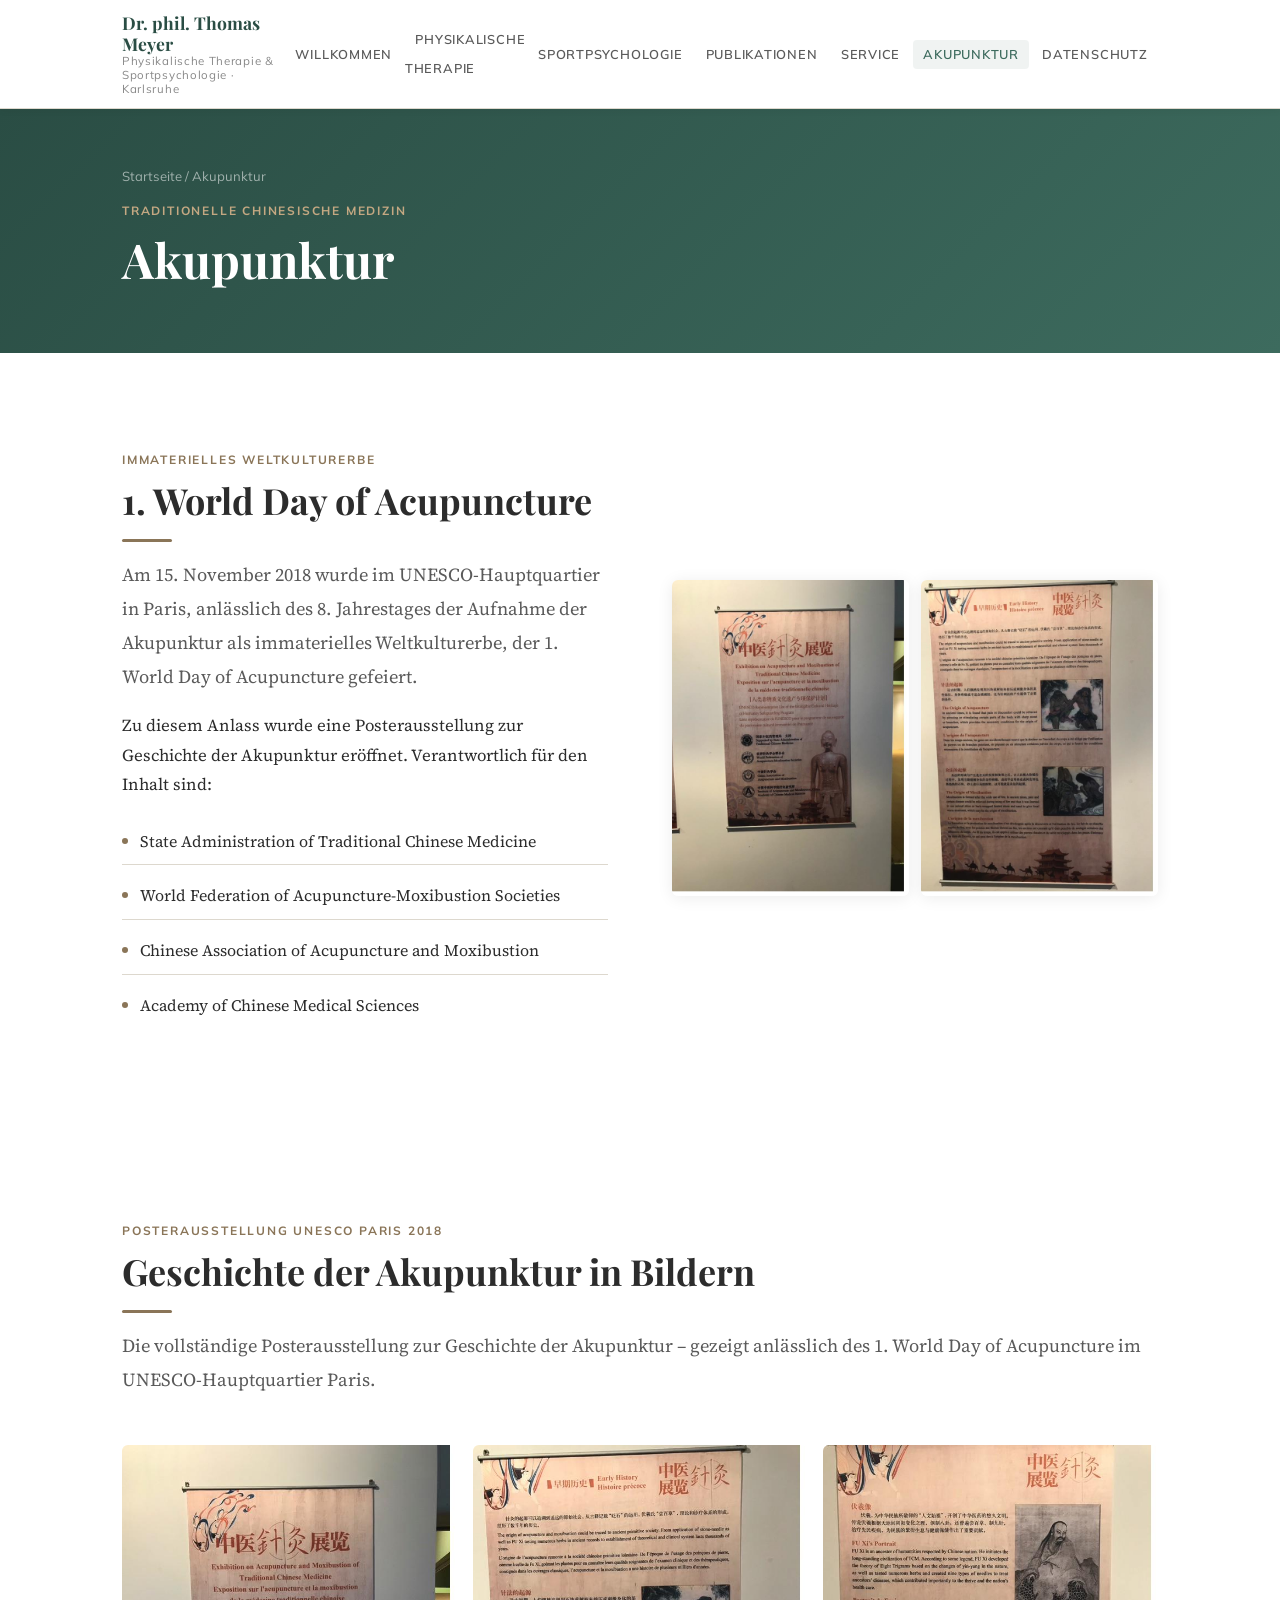
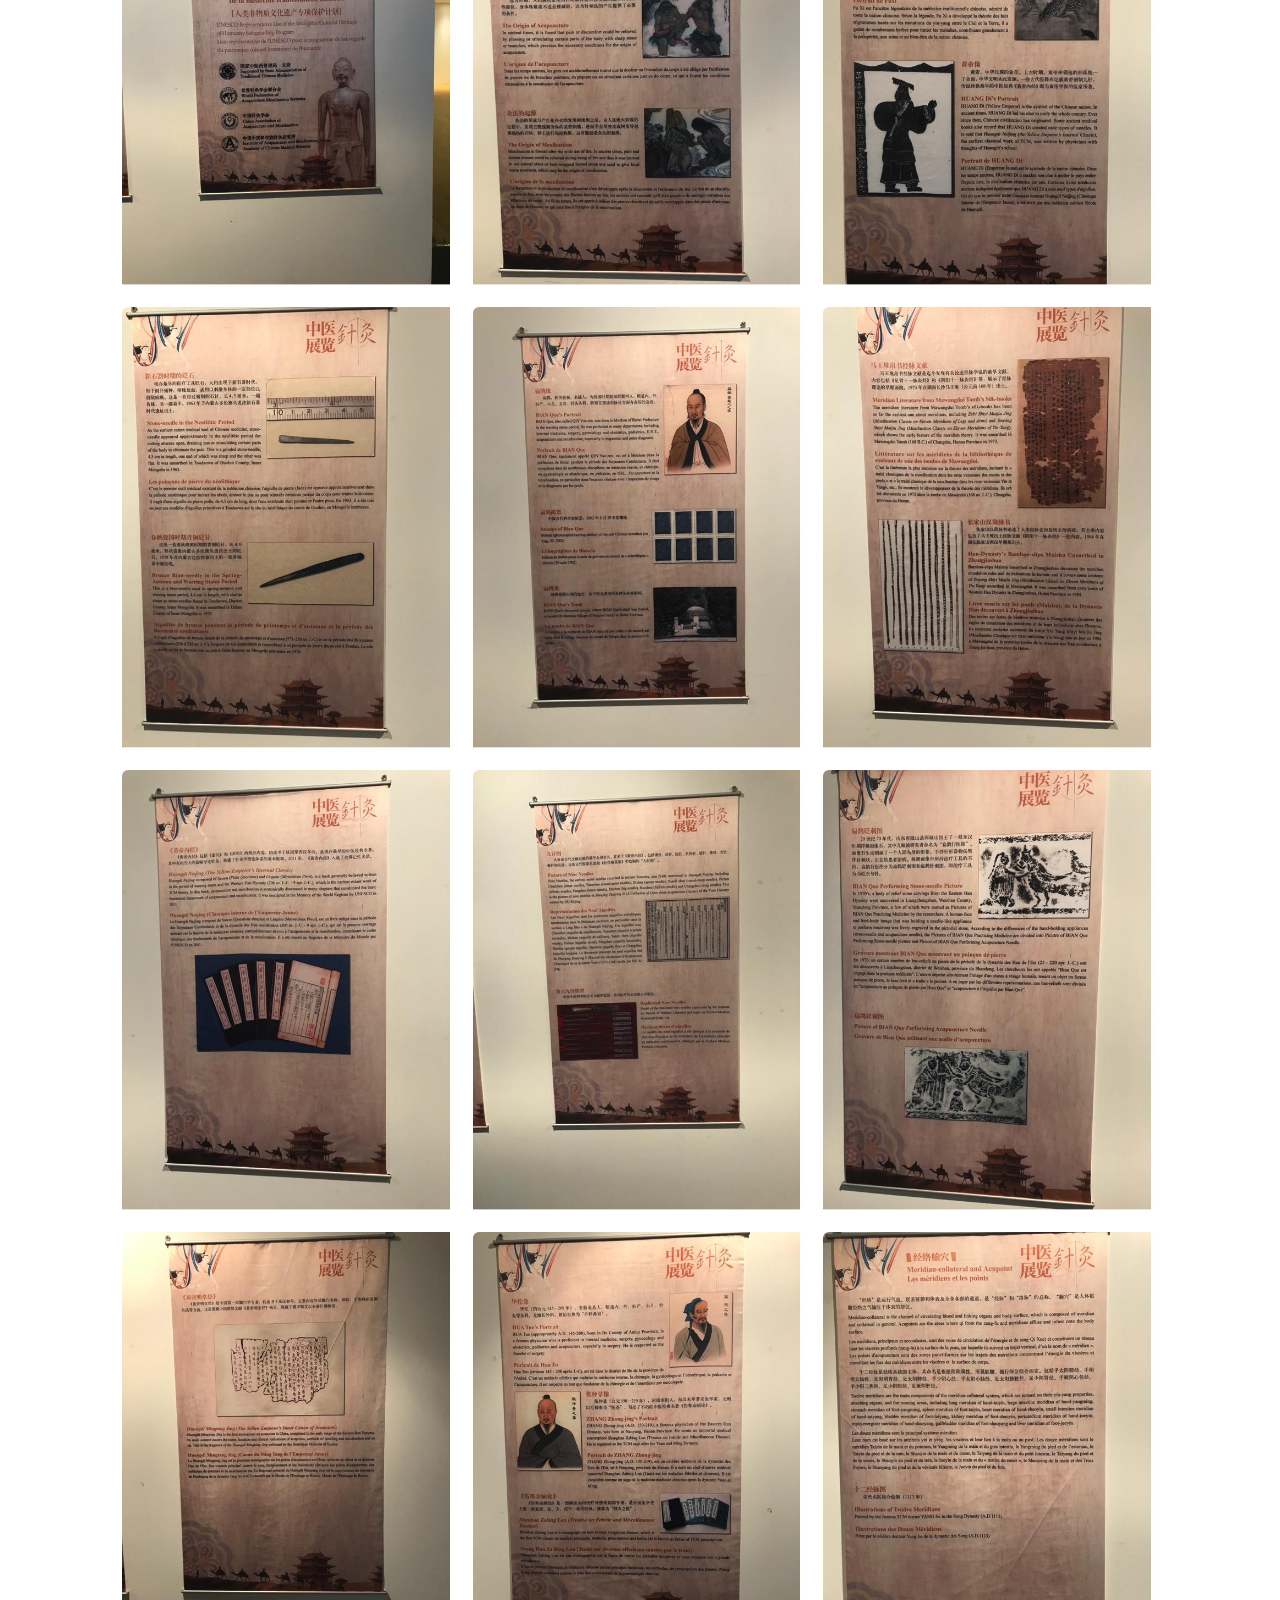
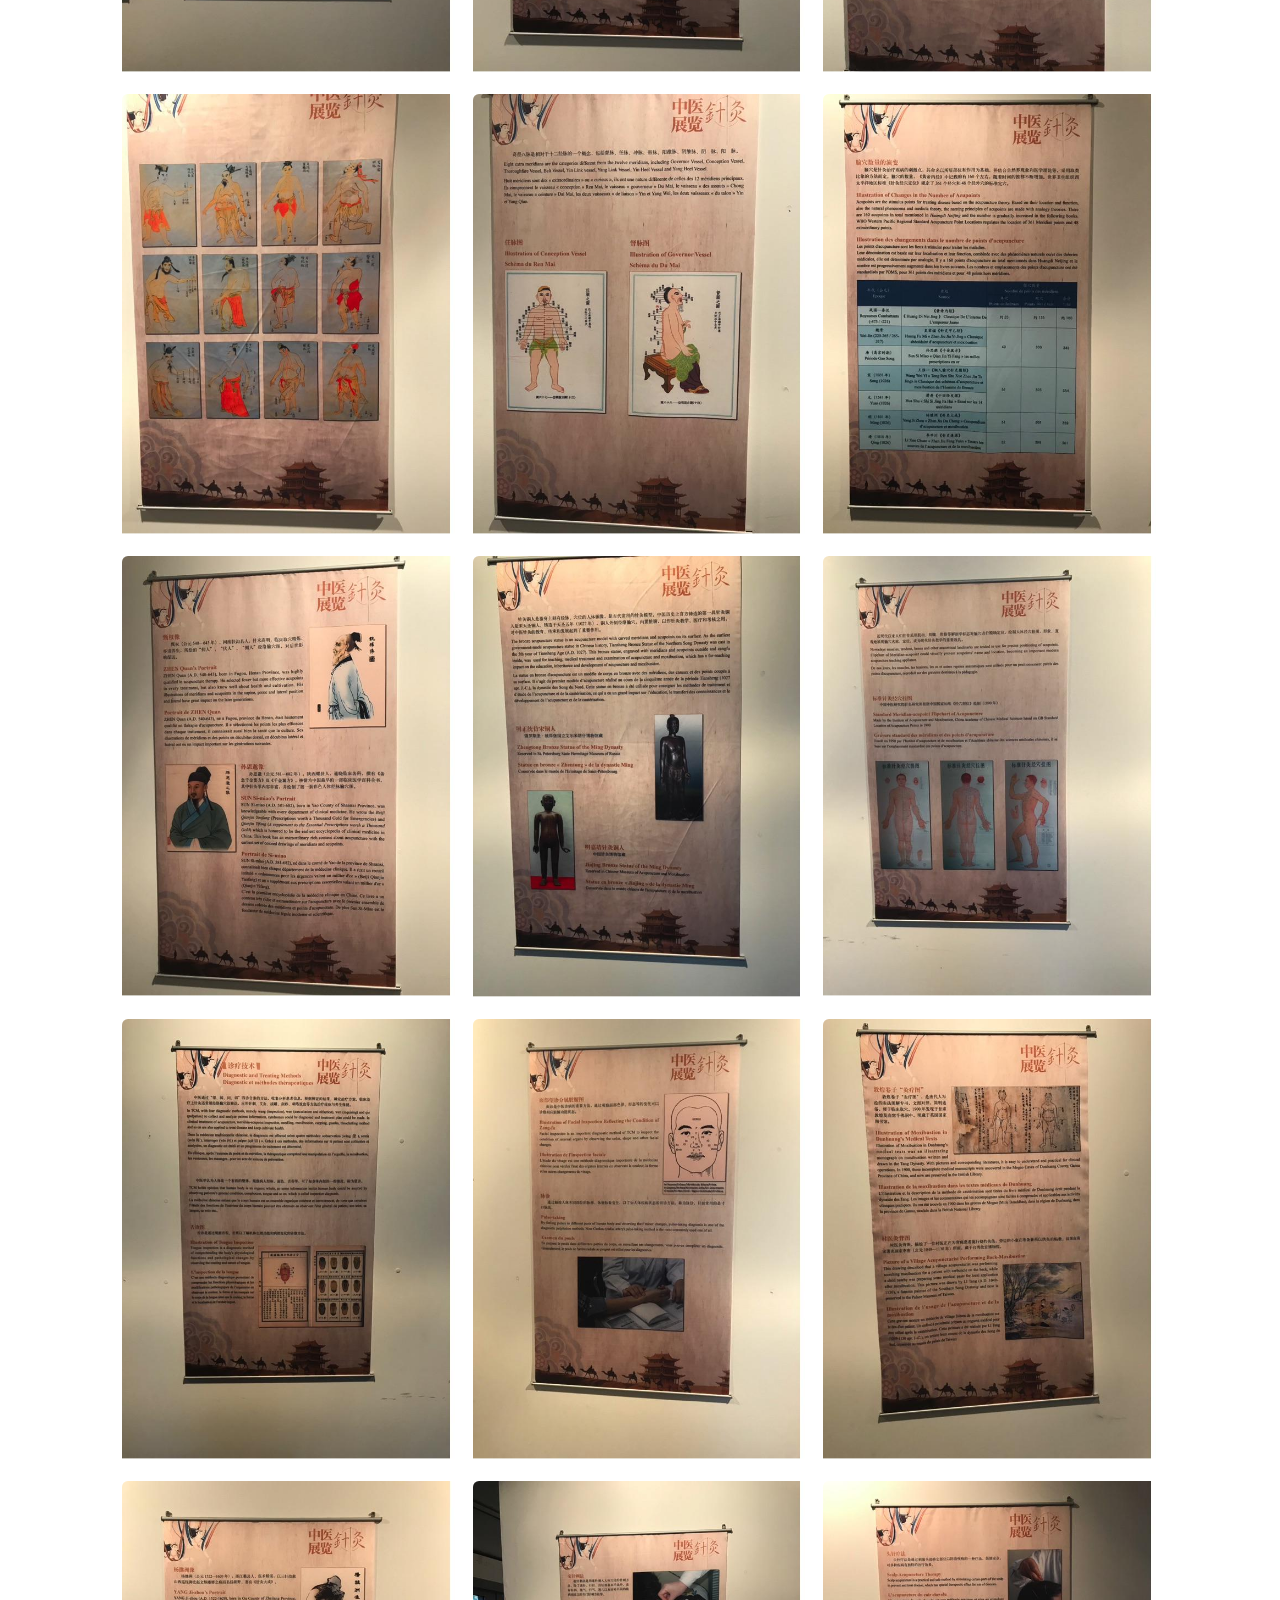
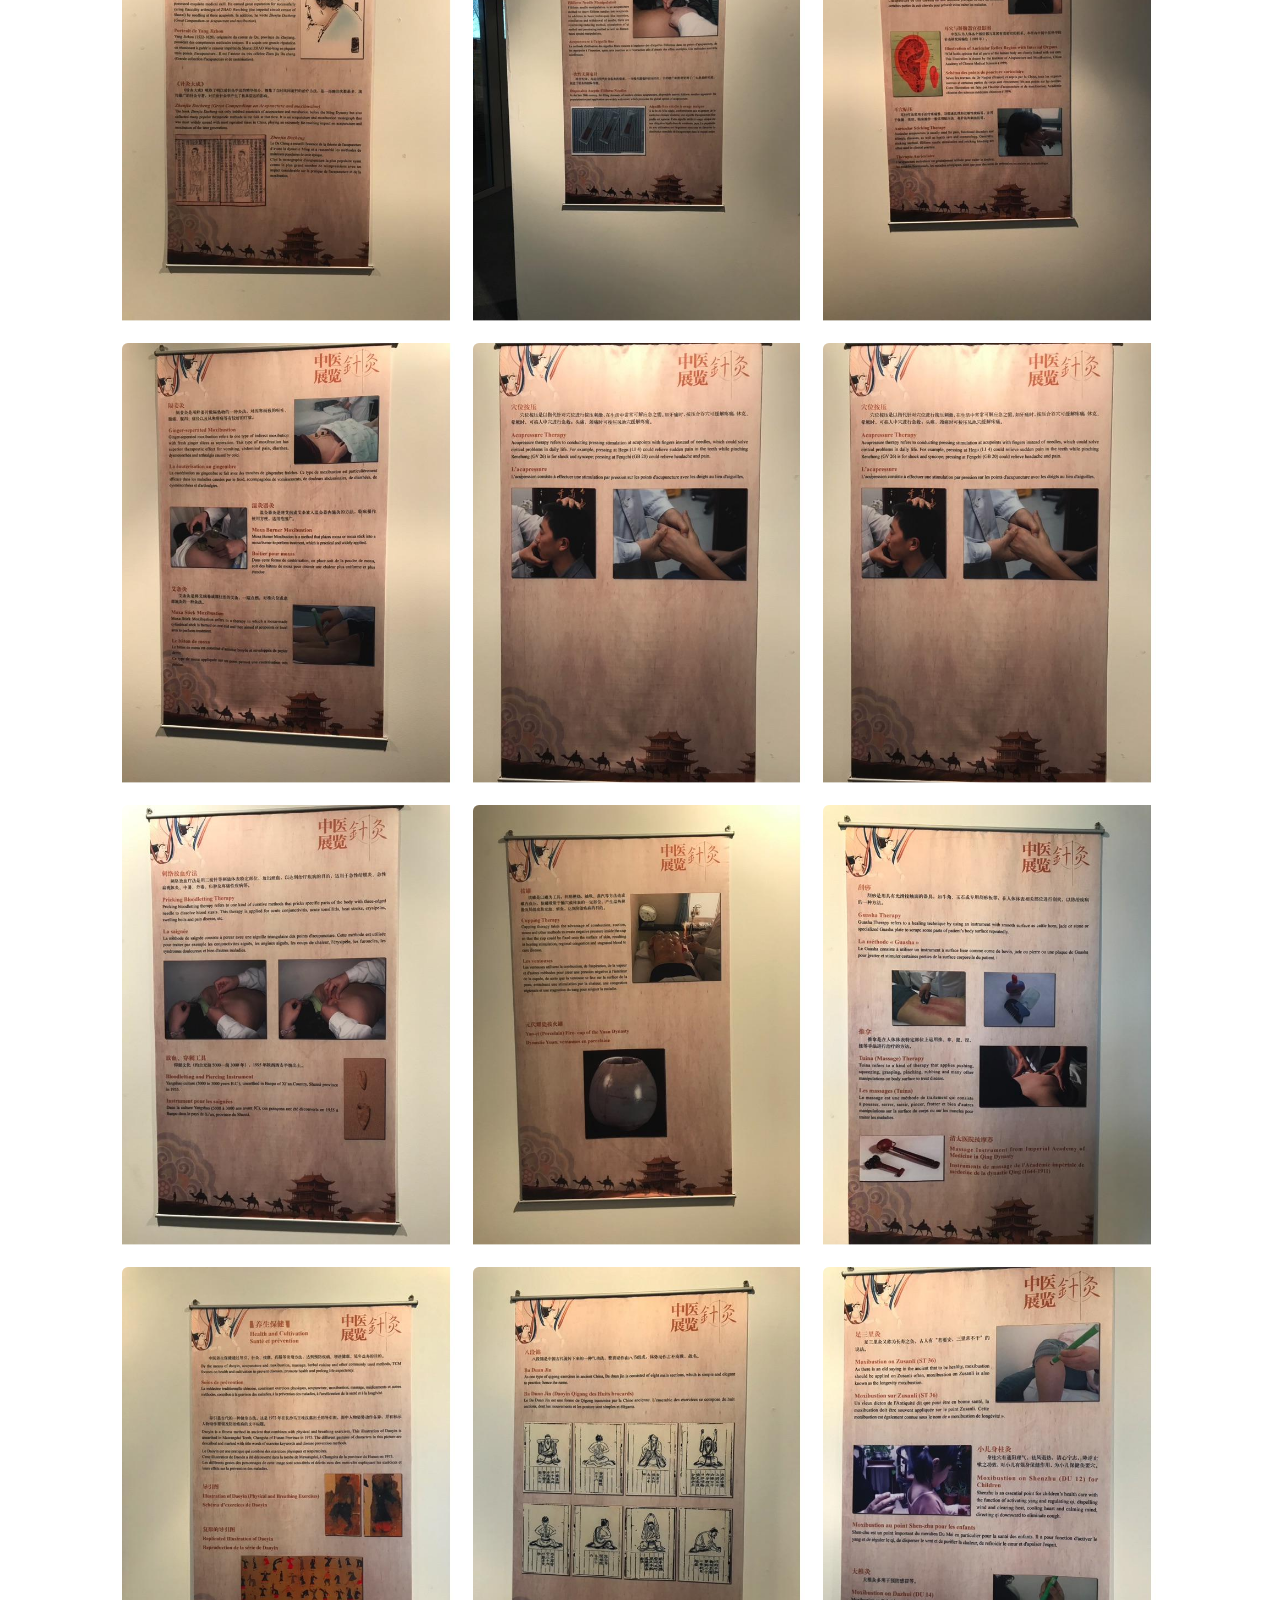
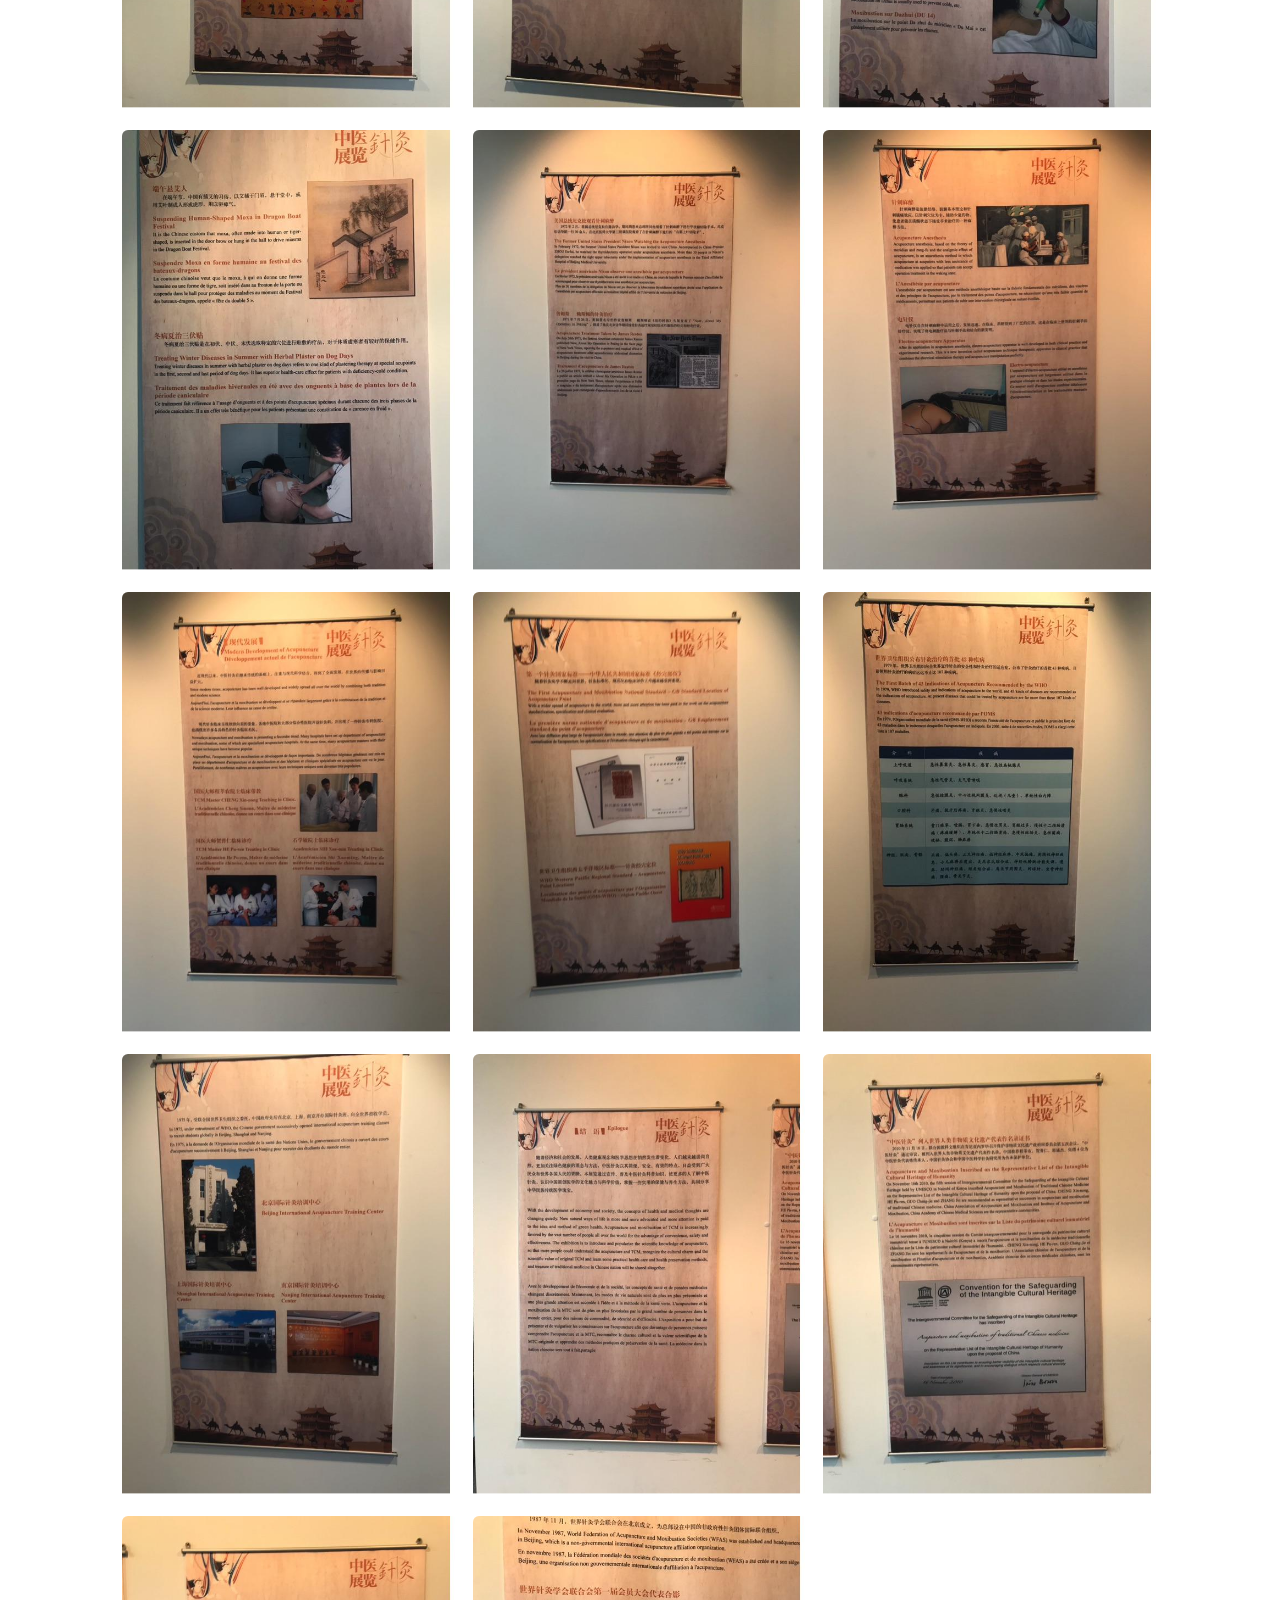
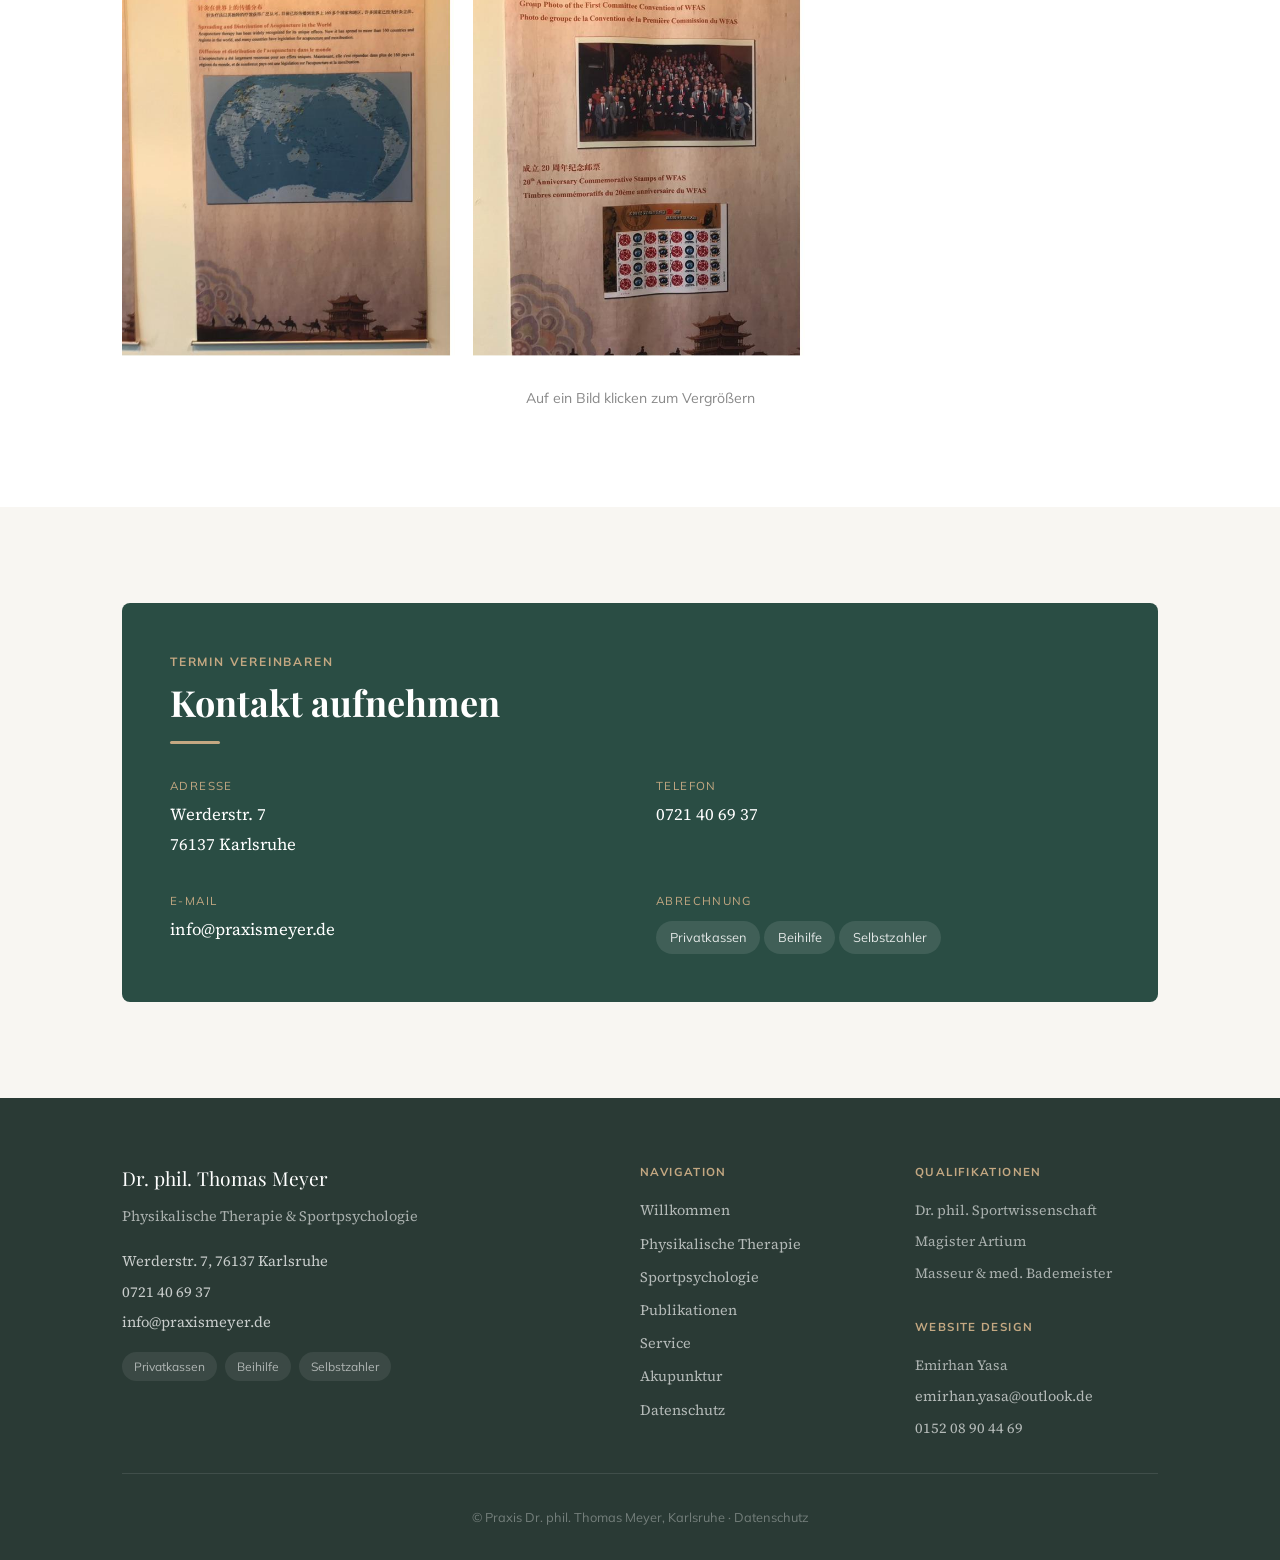
==== commit aa956e37: "Eigenwerbung stinkt" ====
--- a/akupunktur.html
+++ b/akupunktur.html
@@ -891,11 +891,25 @@
                 color: rgba(255, 255, 255, 0.6);
                 font-size: 0.88rem;
                 gap: 0.4rem;
+                margin-bottom: 2rem;
               "
             >
               <span>Dr. phil. Sportwissenschaft</span>
               <span>Magister Artium</span>
               <span>Masseur &amp; med. Bademeister</span>
+            </div>
+            <div class="footer-heading">Website Design</div>
+            <div
+              class="footer-links"
+              style="
+                color: rgba(255, 255, 255, 0.6);
+                font-size: 0.88rem;
+                gap: 0.4rem;
+              "
+            >
+              <span>Emirhan Yasa</span>
+              <span><a href="mailto:emirhan.yasa@outlook.de">emirhan.yasa@outlook.de</a></span>
+              <span><a href="tel:015208904469">0152 08 90 44 69</a></span>
             </div>
           </div>
         </div>
